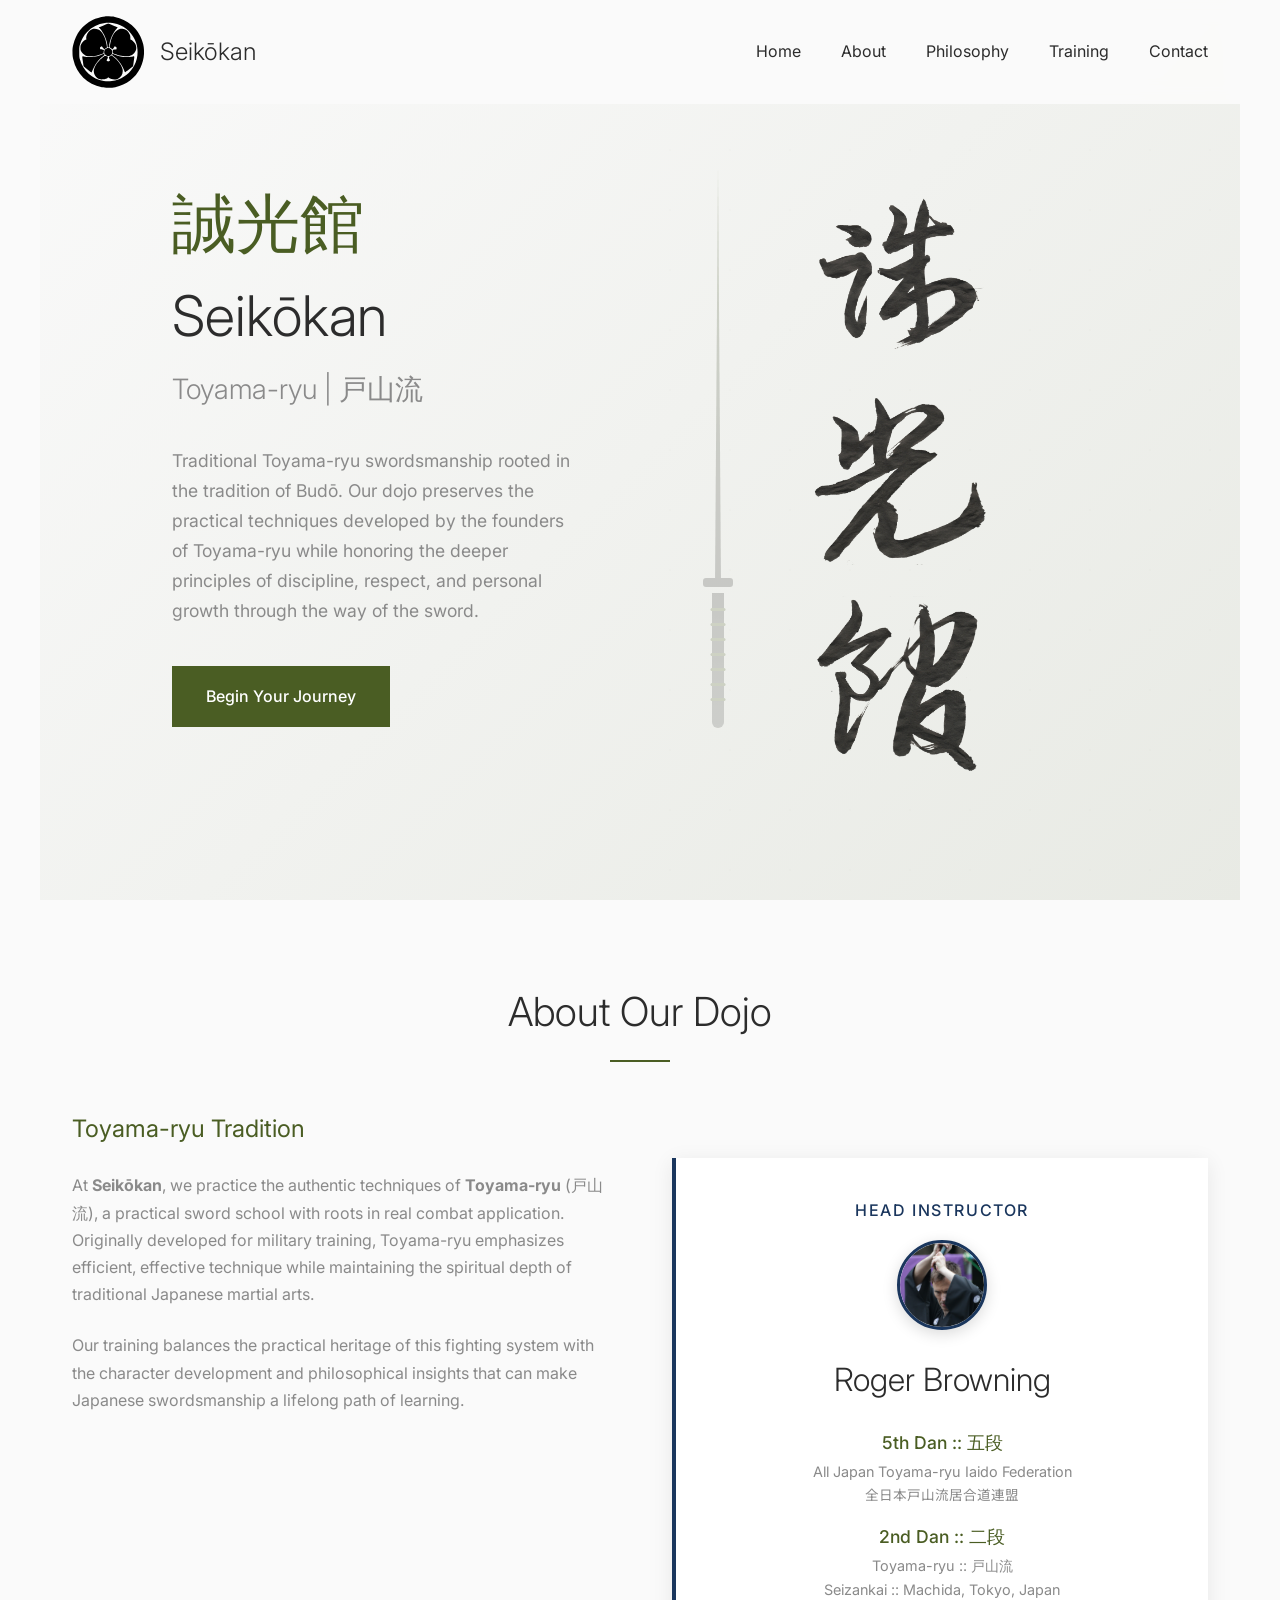
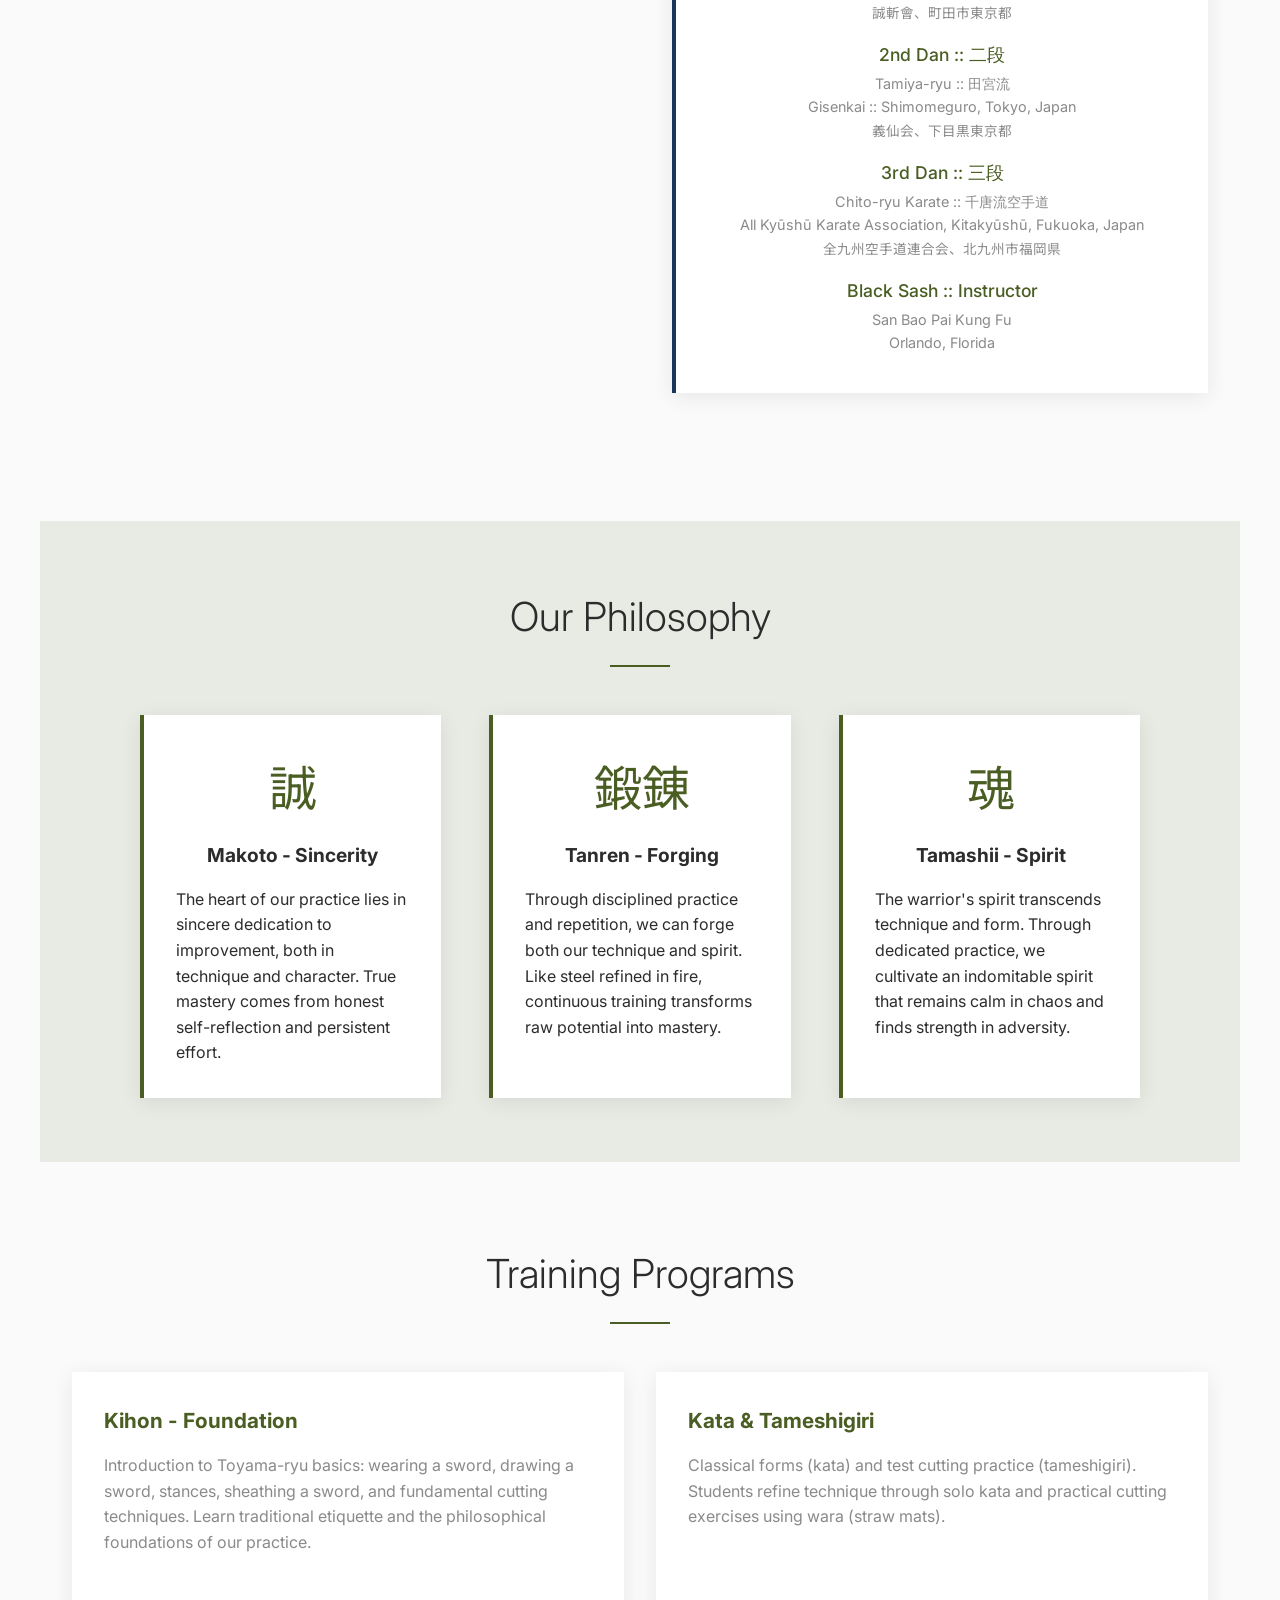
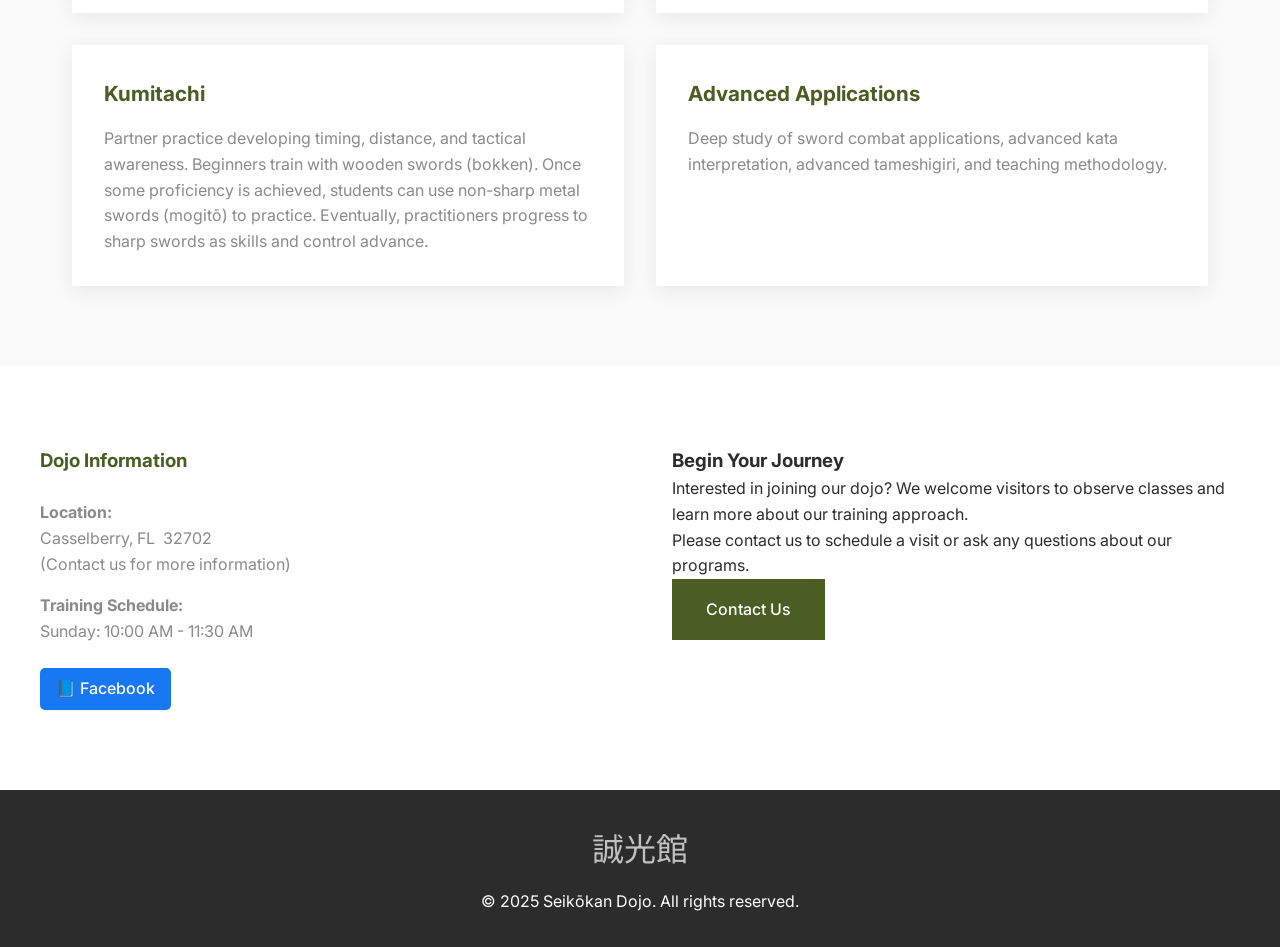
==== index.html @ 66f72614 "Enhance Facebook and social media sharing optimization - Added image dimensions and alt text for Ope" ====
<!DOCTYPE html>
<html lang="en">
<head>
    <meta charset="UTF-8">
    <meta name="viewport" content="width=device-width, initial-scale=1.0">
    <meta http-equiv="X-Content-Type-Options" content="nosniff">
    <meta http-equiv="X-Frame-Options" content="DENY">
    <meta http-equiv="X-XSS-Protection" content="1; mode=block">
    <meta name="referrer" content="strict-origin-when-cross-origin">
    
    <!-- SEO Meta Tags -->
    <meta name="description" content="Seikōkan Dojo - Traditional Toyama-ryu swordsmanship training in Casselberry, Florida. Learn authentic Japanese sword techniques, iaido, and bushido philosophy under expert instruction.">
    <meta name="keywords" content="Toyama-ryu, Japanese swordsmanship, iaido, martial arts, dojo, Casselberry Florida, katana, bushido, traditional Japanese martial arts, sword training">
    <meta name="author" content="Seikōkan Dojo">
    <meta name="robots" content="index, follow">
    <meta name="language" content="English">
    <meta name="geo.region" content="US-FL">
    <meta name="geo.placename" content="Casselberry, Florida">
    <meta name="geo.position" content="28.6777;-81.3228">
    <meta name="ICBM" content="28.6777, -81.3228">
    
    <!-- Open Graph Meta Tags (Facebook, LinkedIn) -->
    <meta property="og:title" content="誠光館 | Seikōkan Dojo - Traditional Toyama-ryu Swordsmanship">
    <meta property="og:description" content="Learn authentic Toyama-ryu swordsmanship at Seikōkan Dojo in Casselberry, Florida. Traditional Japanese martial arts training with expert instruction.">
    <meta property="og:image" content="https://seikokan-toyamaryu.com/images/kamon_vector.svg">
    <meta property="og:image:width" content="400">
    <meta property="og:image:height" content="400">
    <meta property="og:image:alt" content="Seikōkan Dojo Traditional Japanese Kamon - Toyama-ryu Swordsmanship">
    <meta property="og:url" content="https://seikokan-toyamaryu.com">
    <meta property="og:type" content="website">
    <meta property="og:site_name" content="Seikōkan Dojo">
    <meta property="og:locale" content="en_US">
    
    <!-- Additional Facebook-specific tags -->
    <meta property="fb:app_id" content="">
    <meta property="article:author" content="Seikōkan Dojo">
    <meta property="article:publisher" content="https://www.facebook.com/seikokan.toyamaryu">
    
    <!-- Twitter Card Meta Tags -->
    <meta name="twitter:card" content="summary_large_image">
    <meta name="twitter:title" content="誠光館 | Seikōkan Dojo - Traditional Toyama-ryu Swordsmanship">
    <meta name="twitter:description" content="Learn authentic Toyama-ryu swordsmanship at Seikōkan Dojo in Casselberry, Florida. Traditional Japanese martial arts training with expert instruction.">
    <meta name="twitter:image" content="https://seikokan-toyamaryu.com/images/kamon_vector.svg">
    <meta name="twitter:image:alt" content="Seikōkan Dojo Traditional Japanese Kamon - Toyama-ryu Swordsmanship">
    <meta name="twitter:site" content="@seikokan_dojo">
    <meta name="twitter:creator" content="@seikokan_dojo">
    
    <!-- Canonical URL -->
    <link rel="canonical" href="https://seikokan-toyamaryu.com">
    
    <title>誠光館 | Seikōkan Dojo - Traditional Toyama-ryu Swordsmanship | Casselberry, FL</title>
    <link href="https://fonts.googleapis.com/css2?family=Noto+Sans+JP:wght@300;400;500;700&family=Inter:wght@300;400;500;600&display=swap" rel="stylesheet" crossorigin="anonymous">
    
    <!-- Structured Data for Search Engines -->
    <script type="application/ld+json">
    {
        "@context": "https://schema.org",
        "@type": "SportsActivityLocation",
        "name": "Seikōkan Dojo",
        "alternateName": "誠光館",
        "description": "Traditional Toyama-ryu swordsmanship dojo offering authentic Japanese martial arts training in Casselberry, Florida.",
        "url": "https://seikokan-toyamaryu.com",
        "logo": "https://seikokan-toyamaryu.com/images/kamon_vector.svg",
        "image": "https://seikokan-toyamaryu.com/images/kamon_vector.svg",
        "address": {
            "@type": "PostalAddress",
            "streetAddress": "Contact us for location details",
            "addressLocality": "Casselberry",
            "addressRegion": "FL",
            "postalCode": "32702",
            "addressCountry": "US"
        },
        "geo": {
            "@type": "GeoCoordinates",
            "latitude": 28.6777,
            "longitude": -81.3228
        },
        "telephone": "Contact via email",
        "email": "seikokan_toyamaryu@icloud.com",
        "openingHoursSpecification": {
            "@type": "OpeningHoursSpecification",
            "dayOfWeek": "Sunday",
            "opens": "10:00",
            "closes": "11:30"
        },
        "sport": "Martial Arts",
        "activity": "Toyama-ryu Swordsmanship",
        "instructor": {
            "@type": "Person",
            "name": "Roger Browning",
            "jobTitle": "Head Instructor",
            "description": "5th Dan All Japan Toyama-ryu Iaido Federation, expert in traditional Japanese swordsmanship"
        },
        "offers": {
            "@type": "Offer",
            "name": "Toyama-ryu Training Programs",
            "description": "Traditional Japanese swordsmanship training including Kihon, Kata, Tameshigiri, and Kumitachi"
        },
        "sameAs": [
            "https://www.facebook.com/seikokan.toyamaryu"
        ]
    }
    </script>
    <style>
        :root {
            --sumi-black: #2c2c2c;
            --warm-white: #fafafa;
            --silver-gray: #8a8a8a;
            --deep-indigo: #1a365d;
            --matcha-green: #4a5d23;
            --light-matcha: #6b7c3a;
            --matcha-accent: rgba(74, 93, 35, 0.1);
            --paper-white: #ffffff;
            --subtle-shadow: rgba(0, 0, 0, 0.08);
        }

        * {
            margin: 0;
            padding: 0;
            box-sizing: border-box;
        }

        body {
            font-family: 'Inter', -apple-system, BlinkMacSystemFont, sans-serif;
            line-height: 1.6;
            color: var(--sumi-black);
            background: var(--warm-white);
        }

        .japanese-text {
            font-family: 'Noto Sans JP', sans-serif;
        }

        /* Header */
        header {
            position: fixed;
            top: 0;
            width: 100%;
            background: rgba(250, 250, 250, 0.95);
            backdrop-filter: blur(10px);
            z-index: 1000;
            padding: 1rem 0;
            transition: all 0.3s ease;
        }

        nav {
            max-width: 1200px;
            margin: 0 auto;
            display: flex;
            justify-content: space-between;
            align-items: center;
            padding: 0 2rem;
        }

        .logo {
            display: flex;
            align-items: center;
            gap: 1rem;
        }

        .logo h1 {
            font-size: 1.5rem;
            font-weight: 300;
            color: var(--sumi-black);
        }

        .logo .kamon {
            width: 4.5rem;
            height: 4.5rem;
            filter: brightness(0) saturate(100%) invert(0%);
        }

        .nav-links {
            display: flex;
            list-style: none;
            gap: 2.5rem;
        }

        .nav-links a {
            text-decoration: none;
            color: var(--sumi-black);
            font-weight: 400;
            transition: color 0.3s ease;
            position: relative;
        }

        .nav-links a:hover {
            color: var(--matcha-green);
        }

        .nav-links a::after {
            content: '';
            position: absolute;
            bottom: -5px;
            left: 0;
            width: 0;
            height: 1px;
            background: var(--matcha-green);
            transition: width 0.3s ease;
        }

        .nav-links a:hover::after {
            width: 100%;
        }

        /* Hero Section */
        .hero {
            min-height: 100vh;
            display: flex;
            align-items: center;
            justify-content: center;
            position: relative;
            background: linear-gradient(135deg, var(--warm-white) 0%, var(--matcha-accent) 100%);
            overflow: hidden;
        }

        .hero::before {
            content: '';
            position: absolute;
            top: 0;
            right: 0;
            width: 50%;
            height: 100%;
            background: url('data:image/svg+xml,<svg xmlns="http://www.w3.org/2000/svg" viewBox="0 0 100 100"><circle cx="50" cy="50" r="1" fill="rgba(74,93,35,0.05)"/></svg>') repeat;
            background-size: 60px 60px;
        }

        /* Japanese character column container */
        .japanese-characters {
            position: absolute;
            top: 8%;
            right: 150px;
            display: flex;
            flex-direction: column;
            gap: 25px;
            z-index: 3;
        }

        .japanese-characters .character {
            width: 180px;
            height: 180px;
            background-size: 100%;
            background-repeat: no-repeat;
            background-position: center;
            opacity: 0.9;
        }

        .japanese-characters .makoto { background-image: url('images/makoto_sei_scan.png'); }
        .japanese-characters .hikari { background-image: url('images/hikari_ko_scan.png'); }
        .japanese-characters .kan { background-image: url('images/kan_scan.png'); }

        .hero-content {
            max-width: 1000px;
            margin: 0 auto;
            padding: 0 2rem;
            display: grid;
            grid-template-columns: 1fr 0.8fr;
            gap: 1rem;
            align-items: center;
            position: relative;
            z-index: 2;
        }

        .hero-text h1 {
            font-size: 3.5rem;
            font-weight: 300;
            color: var(--sumi-black);
            margin-bottom: 1rem;
            line-height: 1.2;
        }

        .hero-text .kanji-large {
            font-size: 4rem;
            color: var(--matcha-green);
            font-weight: 400;
            display: block;
            margin-bottom: 0.5rem;
            font-family: 'Hiragino Mincho ProN', 'Yu Mincho', 'YuMincho', 'Hiragino Mincho Pro', 'MS PMincho', 'serif';
        }

        .hero-text .subtitle {
            font-size: 1.75rem;
            color: var(--silver-gray);
            margin-bottom: 2rem;
            font-weight: 300;
        }

        .hero-text p {
            color: var(--silver-gray);
            font-size: 1.1rem;
            margin-bottom: 2.5rem;
            line-height: 1.7;
        }

        .cta-button {
            display: inline-block;
            padding: 1rem 2rem;
            background: var(--matcha-green);
            color: var(--paper-white);
            text-decoration: none;
            font-weight: 500;
            transition: all 0.3s ease;
            border: 2px solid var(--matcha-green);
        }

        .cta-button:hover {
            background: transparent;
            color: var(--matcha-green);
            transform: translateY(-2px);
            box-shadow: 0 8px 25px var(--subtle-shadow);
        }

        .hero-visual {
            display: flex;
            justify-content: flex-start;
            align-items: flex-start;
            position: relative;
            padding-left: 2rem;
            padding-top: 2rem;
        }

        .katana-silhouette {
            position: relative;
            width: 480px;
            height: 600px;
            opacity: 0.2;
            animation: float 6s ease-in-out infinite;
            transform: translateX(-150px);
        }

        .katana-blade {
            position: absolute;
            width: 6px;
            height: 420px;
            background: linear-gradient(180deg, var(--matcha-green), var(--sumi-black));
            left: 50%;
            top: 0;
            transform: translateX(-50%);
            clip-path: polygon(50% 0%, 0% 100%, 100% 100%);
            border: none;
            outline: none;
        }

        .katana-guard {
            position: absolute;
            width: 30px;
            height: 9px;
            background: var(--sumi-black);
            left: 50%;
            top: 412px;
            transform: translateX(-50%);
            border-radius: 3px;
        }

        .katana-handle {
            position: absolute;
            width: 12px;
            height: 135px;
            background: linear-gradient(180deg, var(--sumi-black), #4a4a4a);
            left: 50%;
            top: 427px;
            transform: translateX(-50%);
            border-radius: 0 0 6px 6px;
        }

        .katana-wrap {
            position: absolute;
            width: 15px;
            height: 3px;
            background: var(--matcha-green);
            left: 50%;
            transform: translateX(-50%);
            border-radius: 1.5px;
        }

        .katana-wrap:nth-of-type(2) { top: 295px; }
        .katana-wrap:nth-of-type(3) { top: 305px; }
        .katana-wrap:nth-of-type(4) { top: 315px; }
        .katana-wrap:nth-of-type(5) { top: 325px; }
        .katana-wrap:nth-of-type(6) { top: 335px; }
        .katana-wrap:nth-of-type(7) { top: 345px; }
        .katana-wrap:nth-of-type(8) { top: 355px; }

        @keyframes float {
            0%, 100% { transform: translateY(0px); }
            50% { transform: translateY(-20px); }
        }

        /* Sections */
        section {
            padding: 5rem 0;
            max-width: 1200px;
            margin: 0 auto;
            padding-left: 2rem;
            padding-right: 2rem;
        }

        .section-title {
            font-size: 2.5rem;
            font-weight: 300;
            text-align: center;
            margin-bottom: 3rem;
            color: var(--sumi-black);
            position: relative;
        }

        .section-title::after {
            content: '';
            display: block;
            width: 60px;
            height: 2px;
            background: var(--matcha-green);
            margin: 1rem auto;
        }

        /* About Section */
        .about-content {
            display: grid;
            grid-template-columns: 1fr 1fr;
            gap: 4rem;
            align-items: flex-start;
        }

        .philosophy-cards {
            display: flex;
            flex-direction: column;
            gap: 2rem;
        }

        .about-text h3 {
            font-size: 1.5rem;
            margin-bottom: 1.5rem;
            color: var(--matcha-green);
            font-weight: 400;
        }

        .about-text p {
            margin-bottom: 1.5rem;
            color: var(--silver-gray);
            line-height: 1.7;
        }

        .philosophy-card {
            background: var(--paper-white);
            padding: 2rem;
            box-shadow: 0 4px 20px var(--subtle-shadow);
            border-left: 4px solid var(--matcha-green);
        }

        .philosophy-card .kanji {
            font-size: 3rem;
            color: var(--matcha-green);
            display: block;
            text-align: center;
            margin-bottom: 1rem;
        }

        .philosophy-card h4 {
            text-align: center;
            font-size: 1.2rem;
            margin-bottom: 1rem;
            color: var(--sumi-black);
        }

        /* Head Instructor Card */
        .instructor-card {
            background: var(--paper-white);
            padding: 2.5rem;
            box-shadow: 0 4px 20px var(--subtle-shadow);
            border-left: 4px solid var(--deep-indigo);
            margin: 3rem 0;
            text-align: center;
        }

        .instructor-card .title {
            font-size: 1rem;
            color: var(--deep-indigo);
            font-weight: 500;
            text-transform: uppercase;
            letter-spacing: 0.1em;
            margin-bottom: 0.5rem;
        }

        .instructor-card .photo {
            width: 90px;
            height: 90px;
            border-radius: 50%;
            margin: 1rem auto 1.5rem;
            border: 3px solid var(--deep-indigo);
            box-shadow: 0 4px 15px rgba(0, 0, 0, 0.15);
            object-fit: cover;
            display: block;
        }

        .instructor-card .name {
            font-size: 2rem;
            color: var(--sumi-black);
            font-weight: 300;
            margin-bottom: 1.5rem;
        }

        .instructor-card .credentials {
            text-align: center;
        }

        .instructor-card .credential {
            margin-bottom: 1.2rem;
        }

        .instructor-card .credential:last-child {
            margin-bottom: 0;
        }

        .instructor-card .rank {
            font-size: 1.1rem;
            color: var(--matcha-green);
            font-weight: 500;
            margin-bottom: 0.3rem;
        }

        .instructor-card .federation {
            font-size: 0.9rem;
            color: var(--silver-gray);
            font-weight: 400;
            line-height: 1.4;
        }

        .instructor-card .federation .school {
            display: block;
            margin-bottom: 0.2rem;
        }

        .instructor-card .federation .japanese-text {
            display: block;
            margin-top: 0.2rem;
            font-size: 0.85rem;
        }

        /* Philosophy Section */
        .philosophy {
            padding: 4rem 2rem;
            background: var(--matcha-accent);
        }

        .philosophy-content {
            max-width: 1000px;
            margin: 0 auto;
        }

        .philosophy .philosophy-cards {
            display: grid;
            grid-template-columns: repeat(3, 1fr);
            gap: 3rem;
            margin-top: 3rem;
            max-width: 1200px;
            margin-left: auto;
            margin-right: auto;
        }

        /* Responsive adjustments for philosophy cards */
        @media (max-width: 1200px) {
            .philosophy .philosophy-cards {
                grid-template-columns: repeat(auto-fit, minmax(350px, 1fr));
            }
        }

        @media (max-width: 768px) {
            .philosophy .philosophy-cards {
                grid-template-columns: 1fr;
                gap: 2rem;
            }
        }

        /* Crossed Swords Graphic - COMMENTED OUT FOR LATER USE
        .crossed-swords {
            display: flex;
            justify-content: center;
            align-items: center;
            margin-bottom: 2rem;
            position: relative;
            height: 150px;
            width: 300px;
            margin-left: auto;
            margin-right: auto;
        }

        .crossed-sword-left {
            position: absolute;
            transform: rotate(-30deg);
            transform-origin: 50px 50%;
        }

        .crossed-sword-right {
            position: absolute;
            transform: rotate(30deg);
            transform-origin: 50px 50%;
        }

        .crossed-blade-left {
            position: absolute;
            width: 4px;
            height: 140px;
            background: linear-gradient(180deg, var(--matcha-green), var(--sumi-black));
            left: 48px;
            top: 0;
            clip-path: polygon(50% 0%, 0% 100%, 100% 100%);
            opacity: 0.15;
        }

        .crossed-blade-right {
            position: absolute;
            width: 4px;
            height: 140px;
            background: linear-gradient(180deg, var(--matcha-green), var(--sumi-black));
            left: 48px;
            top: 0;
            clip-path: polygon(50% 0%, 0% 100%, 100% 100%);
            opacity: 0.15;
        }

        .crossed-guard-left, .crossed-guard-right {
            position: absolute;
            width: 20px;
            height: 4px;
            background: var(--sumi-black);
            left: 40px;
            top: 138px;
            border-radius: 2px;
            opacity: 0.15;
        }

        .crossed-handle-left, .crossed-handle-right {
            position: absolute;
            width: 6px;
            height: 60px;
            background: linear-gradient(180deg, var(--sumi-black), #4a4a4a);
            left: 47px;
            top: 145px;
            border-radius: 0 0 3px 3px;
            opacity: 0.15;
        }

        .crossed-wrap-left, .crossed-wrap-right {
            position: absolute;
            width: 8px;
            height: 2px;
            background: var(--matcha-green);
            left: 46px;
            border-radius: 1px;
            opacity: 0.15;
        }
        END COMMENTED CROSSED SWORDS GRAPHIC */
        .classes-grid {
            display: grid;
            grid-template-columns: repeat(2, 1fr);
            grid-template-rows: repeat(2, 1fr);
            gap: 2rem;
            margin-top: 2rem;
        }

        .class-card {
            background: var(--paper-white);
            padding: 2rem;
            box-shadow: 0 4px 20px var(--subtle-shadow);
            transition: transform 0.3s ease, box-shadow 0.3s ease;
        }

        .class-card:hover {
            transform: translateY(-5px);
            box-shadow: 0 8px 30px var(--subtle-shadow);
        }

        .class-card h3 {
            font-size: 1.3rem;
            margin-bottom: 1rem;
            color: var(--matcha-green);
        }

        .class-card p {
            color: var(--silver-gray);
            line-height: 1.6;
        }

        /* Contact Section */
        .contact {
            background: var(--paper-white);
            padding: 5rem 2rem;
        }

        .contact-content {
            max-width: 1200px;
            margin: 0 auto;
            display: grid;
            grid-template-columns: 1fr 1fr;
            gap: 4rem;
        }

        .contact-info h3 {
            color: var(--matcha-green);
            margin-bottom: 1.5rem;
        }

        .contact-info p {
            margin-bottom: 1rem;
            color: var(--silver-gray);
        }

        /* Social media links */
        .social-links {
            margin-top: 1.5rem;
        }

        .social-link {
            display: inline-block;
            padding: 0.5rem 1rem;
            background: #1877f2;
            color: var(--paper-white);
            text-decoration: none;
            border-radius: 5px;
            font-weight: 500;
            transition: all 0.3s ease;
            margin-right: 1rem;
        }

        .social-link:hover {
            background: #166fe5;
            transform: translateY(-2px);
            box-shadow: 0 4px 15px rgba(24, 119, 242, 0.3);
        }

        .social-link:visited {
            color: var(--paper-white);
        }

        /* Footer */
        footer {
            background: var(--sumi-black);
            color: var(--paper-white);
            text-align: center;
            padding: 2rem 0;
        }

        footer .kanji {
            font-size: 2rem;
            margin-bottom: 1rem;
            opacity: 0.7;
        }

        /* Responsive */
        @media (max-width: 768px) {
            .nav-links {
                display: none;
            }

            /* Hide decorative elements on mobile to prevent overlap */
            .japanese-characters {
                display: none;
            }

            .katana-silhouette {
                display: none;
            }

            .hero::before {
                display: none;
            }

            .hero-content {
                grid-template-columns: 1fr;
                text-align: center;
                padding: 0 1rem;
            }

            .hero-visual {
                display: none;
            }

            .hero-text h1 {
                font-size: 2.5rem;
            }

            .hero-text .kanji-large {
                font-size: 3rem;
            }

            .hero-text .subtitle {
                font-size: 1.4rem;
            }

            .hero-text p {
                font-size: 1rem;
                margin-bottom: 2rem;
            }

            .about-content,
            .contact-content {
                grid-template-columns: 1fr;
            }

            .classes-grid {
                grid-template-columns: 1fr;
            }

            .philosophy .philosophy-cards {
                grid-template-columns: 1fr;
                gap: 2rem;
            }

            /* Adjust section padding for mobile */
            section {
                padding: 3rem 0;
                padding-left: 1rem;
                padding-right: 1rem;
            }

            .philosophy {
                padding: 3rem 1rem;
            }

            .contact {
                padding: 3rem 1rem;
            }

            /* Mobile typography adjustments */
            .section-title {
                font-size: 2rem;
                margin-bottom: 2rem;
            }

            .instructor-card {
                margin: 2rem 0;
                padding: 2rem;
            }

            .instructor-card .credentials {
                text-align: center;
            }
        }

        /* Additional mobile breakpoint for very small screens */
        @media (max-width: 480px) {
            .hero-text h1 {
                font-size: 2rem;
            }

            .hero-text .kanji-large {
                font-size: 2.5rem;
            }

            .hero-text .subtitle {
                font-size: 1.2rem;
            }

            .section-title {
                font-size: 1.8rem;
            }

            .cta-button {
                padding: 0.8rem 1.5rem;
                font-size: 0.9rem;
            }

            .instructor-card .name {
                font-size: 1.6rem;
            }

            .philosophy-card .kanji {
                font-size: 2.5rem;
            }
        }

        /* Smooth scrolling */
        html {
            scroll-behavior: smooth;
        }

        /* Fade in animation */
        .fade-in {
            opacity: 0;
            transform: translateY(30px);
            animation: fadeIn 0.8s ease forwards;
        }

        @keyframes fadeIn {
            to {
                opacity: 1;
                transform: translateY(0);
            }
        }
    </style>
</head>
<body>
    <header>
        <nav>
            <div class="logo">
                <img src="/images/kamon_vector.svg" class="kamon" alt="Seikōkan Kamon">
                <h1>Seikōkan</h1>
            </div>
            <ul class="nav-links">
                <li><a href="#home">Home</a></li>
                <li><a href="#about">About</a></li>
                <li><a href="#philosophy">Philosophy</a></li>
                <li><a href="#classes">Training</a></li>
                <li><a href="#contact">Contact</a></li>
            </ul>
        </nav>
    </header>

    <main>
        <section id="home" class="hero">
            <div class="hero-content">
                <div class="hero-text fade-in">
                    <span class="kanji-large japanese-text">誠光館</span>
                    <h1>Seikōkan</h1>
                    <p class="subtitle">Toyama-ryu | 戸山流</p>
                    <p>Traditional Toyama-ryu swordsmanship rooted in the tradition of Budō. Our dojo preserves the practical techniques developed by the founders of Toyama-ryu while honoring the deeper principles of discipline, respect, and personal growth through the way of the sword.</p>
                    <a href="#classes" class="cta-button">Begin Your Journey</a>
                </div>
                <div class="hero-visual fade-in">
                    <div class="katana-silhouette">
                        <div class="katana-blade"></div>
                        <div class="katana-guard"></div>
                        <div class="katana-handle"></div>
                        <div class="katana-wrap" style="top: 442px;"></div>
                        <div class="katana-wrap" style="top: 457px;"></div>
                        <div class="katana-wrap" style="top: 472px;"></div>
                        <div class="katana-wrap" style="top: 487px;"></div>
                        <div class="katana-wrap" style="top: 502px;"></div>
                        <div class="katana-wrap" style="top: 517px;"></div>
                        <div class="katana-wrap" style="top: 532px;"></div>
                    </div>
                </div>
                <div class="japanese-characters">
                    <div class="character makoto"></div>
                    <div class="character hikari"></div>
                    <div class="character kan"></div>
                </div>
            </div>
        </section>

        <section id="about" class="about">
            <h2 class="section-title">About Our Dojo</h2>
            <div class="about-content">
                <article class="about-text fade-in">
                    <h3>Toyama-ryu Tradition</h3>
                    <p>At <strong>Seikōkan</strong>, we practice the authentic techniques of <strong>Toyama-ryu</strong> (戸山流), a practical sword school with roots in real combat application. Originally developed for military training, Toyama-ryu emphasizes efficient, effective technique while maintaining the spiritual depth of traditional Japanese martial arts.</p>
                    <p>Our training balances the practical heritage of this fighting system with the character development and philosophical insights that can make Japanese swordsmanship a lifelong path of learning.</p>
                </article>

                <div class="instructor-card fade-in">
                    <div class="title">Head Instructor</div>
                    <img src="images/Instructor.png" alt="Roger Browning - Head Instructor" class="photo">
                    <div class="name">Roger Browning</div>
                    <div class="credentials">
                        <div class="credential">
                            <div class="rank">5th Dan :: 五段</div>
                            <div class="federation">
                                All Japan Toyama-ryu Iaido Federation
                                <span class="japanese-text">全日本戸山流居合道連盟</span>
                            </div>
                        </div>
                        <div class="credential">
                            <div class="rank">2nd Dan :: 二段</div>
                            <div class="federation">
                                <span class="school">Toyama-ryu :: 戸山流</span>
                                Seizankai :: Machida, Tokyo, Japan
                                <span class="japanese-text">誠斬會、町田市東京都</span>
                            </div>
                        </div>
                        <div class="credential">
                            <div class="rank">2nd Dan :: 二段</div>
                            <div class="federation">
                                <span class="school">Tamiya-ryu :: 田宮流</span>
                                Gisenkai :: Shimomeguro, Tokyo, Japan
                                <span class="japanese-text">義仙会、下目黒東京都</span>
                            </div>
                        </div>
                        <div class="credential">
                            <div class="rank">3rd Dan :: 三段</div>
                            <div class="federation">
                                <span class="school">Chito-ryu Karate :: 千唐流空手道</span>
                                All Kyūshū Karate Association, Kitakyūshū, Fukuoka, Japan
                                <span class="japanese-text">全九州空手道連合会、北九州市福岡県</span>
                            </div>
                        </div>
                        <div class="credential">
                            <div class="rank">Black Sash :: Instructor</div>
                            <div class="federation">
                                <span class="school">San Bao Pai Kung Fu</span>
                                Orlando, Florida
                            </div>
                        </div>
                    </div>
                </div>
            </div>
        </section>

        <section id="philosophy" class="philosophy">
            <h2 class="section-title">Our Philosophy</h2>
            <div class="philosophy-content">
                <div class="philosophy-cards">
                    <div class="philosophy-card fade-in">
                        <span class="kanji japanese-text">誠</span>
                        <h4>Makoto - Sincerity</h4>
                        <p>The heart of our practice lies in sincere dedication to improvement, both in technique and character. True mastery comes from honest self-reflection and persistent effort.</p>
                    </div>
                    <div class="philosophy-card fade-in">
                        <span class="kanji japanese-text">鍛錬</span>
                        <h4>Tanren - Forging</h4>
                        <p>Through disciplined practice and repetition, we can forge both our technique and spirit. Like steel refined in fire, continuous training transforms raw potential into mastery.</p>
                    </div>
                    <div class="philosophy-card fade-in">
                        <span class="kanji japanese-text">魂</span>
                        <h4>Tamashii - Spirit</h4>
                        <p>The warrior's spirit transcends technique and form. Through dedicated practice, we cultivate an indomitable spirit that remains calm in chaos and finds strength in adversity.</p>
                    </div>
                </div>
            </div>
        </section>

        <section id="classes" class="classes">
            <!-- COMMENTED OUT CROSSED SWORDS GRAPHIC FOR LATER USE
            <div class="crossed-swords">
                <div class="crossed-sword-left">
                    <div class="crossed-blade-left"></div>
                    <div class="crossed-guard-left"></div>
                    <div class="crossed-handle-left"></div>
                    <div class="crossed-wrap-left" style="top: 152px;"></div>
                    <div class="crossed-wrap-left" style="top: 162px;"></div>
                    <div class="crossed-wrap-left" style="top: 172px;"></div>
                    <div class="crossed-wrap-left" style="top: 182px;"></div>
                </div>
                <div class="crossed-sword-right">
                    <div class="crossed-blade-right"></div>
                    <div class="crossed-guard-right"></div>
                    <div class="crossed-handle-right"></div>
                    <div class="crossed-wrap-right" style="top: 152px;"></div>
                    <div class="crossed-wrap-right" style="top: 162px;"></div>
                    <div class="crossed-wrap-right" style="top: 172px;"></div>
                    <div class="crossed-wrap-right" style="top: 182px;"></div>
                </div>
            </div>
            -->
            <h2 class="section-title">Training Programs</h2>
            <div class="classes-grid">
                <div class="class-card fade-in">
                    <h3>Kihon - Foundation</h3>
                    <p>Introduction to Toyama-ryu basics: wearing a sword, drawing a sword, stances, sheathing a sword, and fundamental cutting techniques. Learn traditional etiquette and the philosophical foundations of our practice.</p>
                </div>
                <div class="class-card fade-in">
                    <h3>Kata & Tameshigiri</h3>
                    <p>Classical forms (kata) and test cutting practice (tameshigiri). Students refine technique through solo kata and practical cutting exercises using wara (straw mats).</p>
                </div>
                <div class="class-card fade-in">
                    <h3>Kumitachi</h3>
                    <p>Partner practice developing timing, distance, and tactical awareness. Beginners train with wooden swords (bokken). Once some proficiency is achieved, students can use non-sharp metal swords (mogitō) to practice. Eventually, practitioners progress to sharp swords as skills and control advance.</p>
                </div>
                <div class="class-card fade-in">
                    <h3>Advanced Applications</h3>
                    <p>Deep study of sword combat applications, advanced kata interpretation, advanced tameshigiri, and teaching methodology.</p>
                </div>
            </div>
        </section>
    </main>

    <div id="contact" class="contact">
        <div class="contact-content">
            <div class="contact-info fade-in">
                <h3>Dojo Information</h3>
                <p><strong>Location:</strong>
                <br>
                Casselberry, FL&nbsp;&nbsp;32702
                <br>
                (Contact us for more information)
                </p>

                <p><strong>Training Schedule:</strong><br>
                Sunday: 10:00 AM - 11:30 AM</p>
                
                <div class="social-links">
                    <a href="https://www.facebook.com/seikokan.toyamaryu" 
                       class="social-link" 
                       target="_blank" 
                       rel="noopener noreferrer nofollow"
                       title="Visit our Facebook page">
                        📘 Facebook
                    </a>
                </div>
                
            </div>
            <div class="fade-in">
                <h3>Begin Your Journey</h3>
                <p>Interested in joining our dojo? We welcome visitors to observe classes and learn more about our training approach.</p>
                <p>Please contact us to schedule a visit or ask any questions about our programs.</p>
                <a href="#" class="cta-button" id="contact-button">Contact Us</a>
            </div>
        </div>
    </div>

    <footer>
        <div class="kanji japanese-text">誠光館</div>
        <p>&copy; 2025 Seikōkan Dojo. All rights reserved.</p>
    </footer>

    <script>
        // Email obfuscation to prevent scraping
        function initContactButton() {
            const contactBtn = document.getElementById('contact-button');
            if (contactBtn) {
                // Split email parts to avoid detection
                const user = 'seikokan_toyamaryu';
                const domain = 'icloud';
                const extension = 'com';
                const email = user + '@' + domain + '.' + extension;
                
                contactBtn.href = 'mailto:' + email;
                contactBtn.title = 'Send us an email';
            }
        }

        // Simple scroll animation
        const observerOptions = {
            threshold: 0.1,
            rootMargin: '0px 0px -50px 0px'
        };

        const observer = new IntersectionObserver(function(entries) {
            entries.forEach(entry => {
                if (entry.isIntersecting) {
                    entry.target.style.animationDelay = Math.random() * 0.3 + 's';
                    entry.target.classList.add('fade-in');
                    observer.unobserve(entry.target);
                }
            });
        }, observerOptions);

        document.querySelectorAll('.fade-in').forEach(el => {
            observer.observe(el);
        });

        // Smooth header background on scroll
        window.addEventListener('scroll', function() {
            const header = document.querySelector('header');
            if (window.scrollY > 100) {
                header.style.background = 'rgba(250, 250, 250, 0.98)';
            } else {
                header.style.background = 'rgba(250, 250, 250, 0.95)';
            }
        });

        // Initialize contact button when page loads
        document.addEventListener('DOMContentLoaded', initContactButton);
    </script>
</body>
</html>
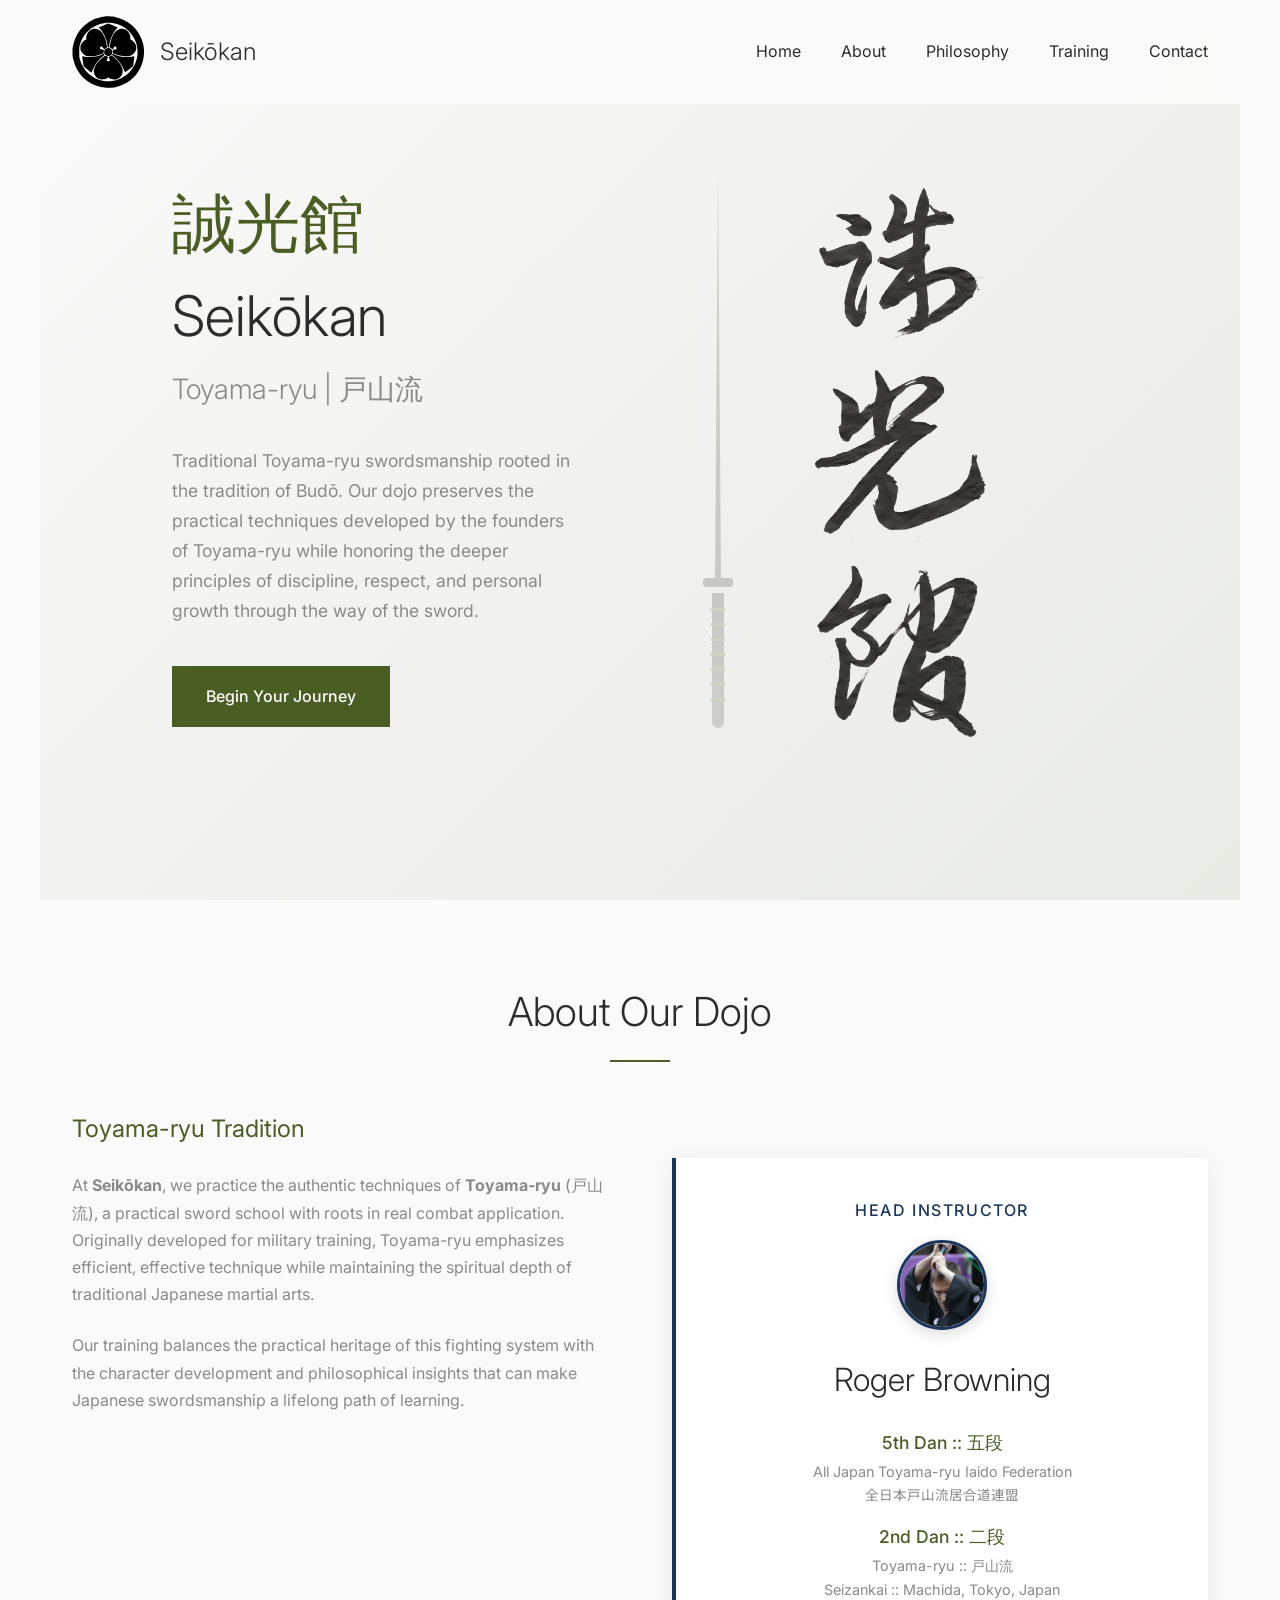
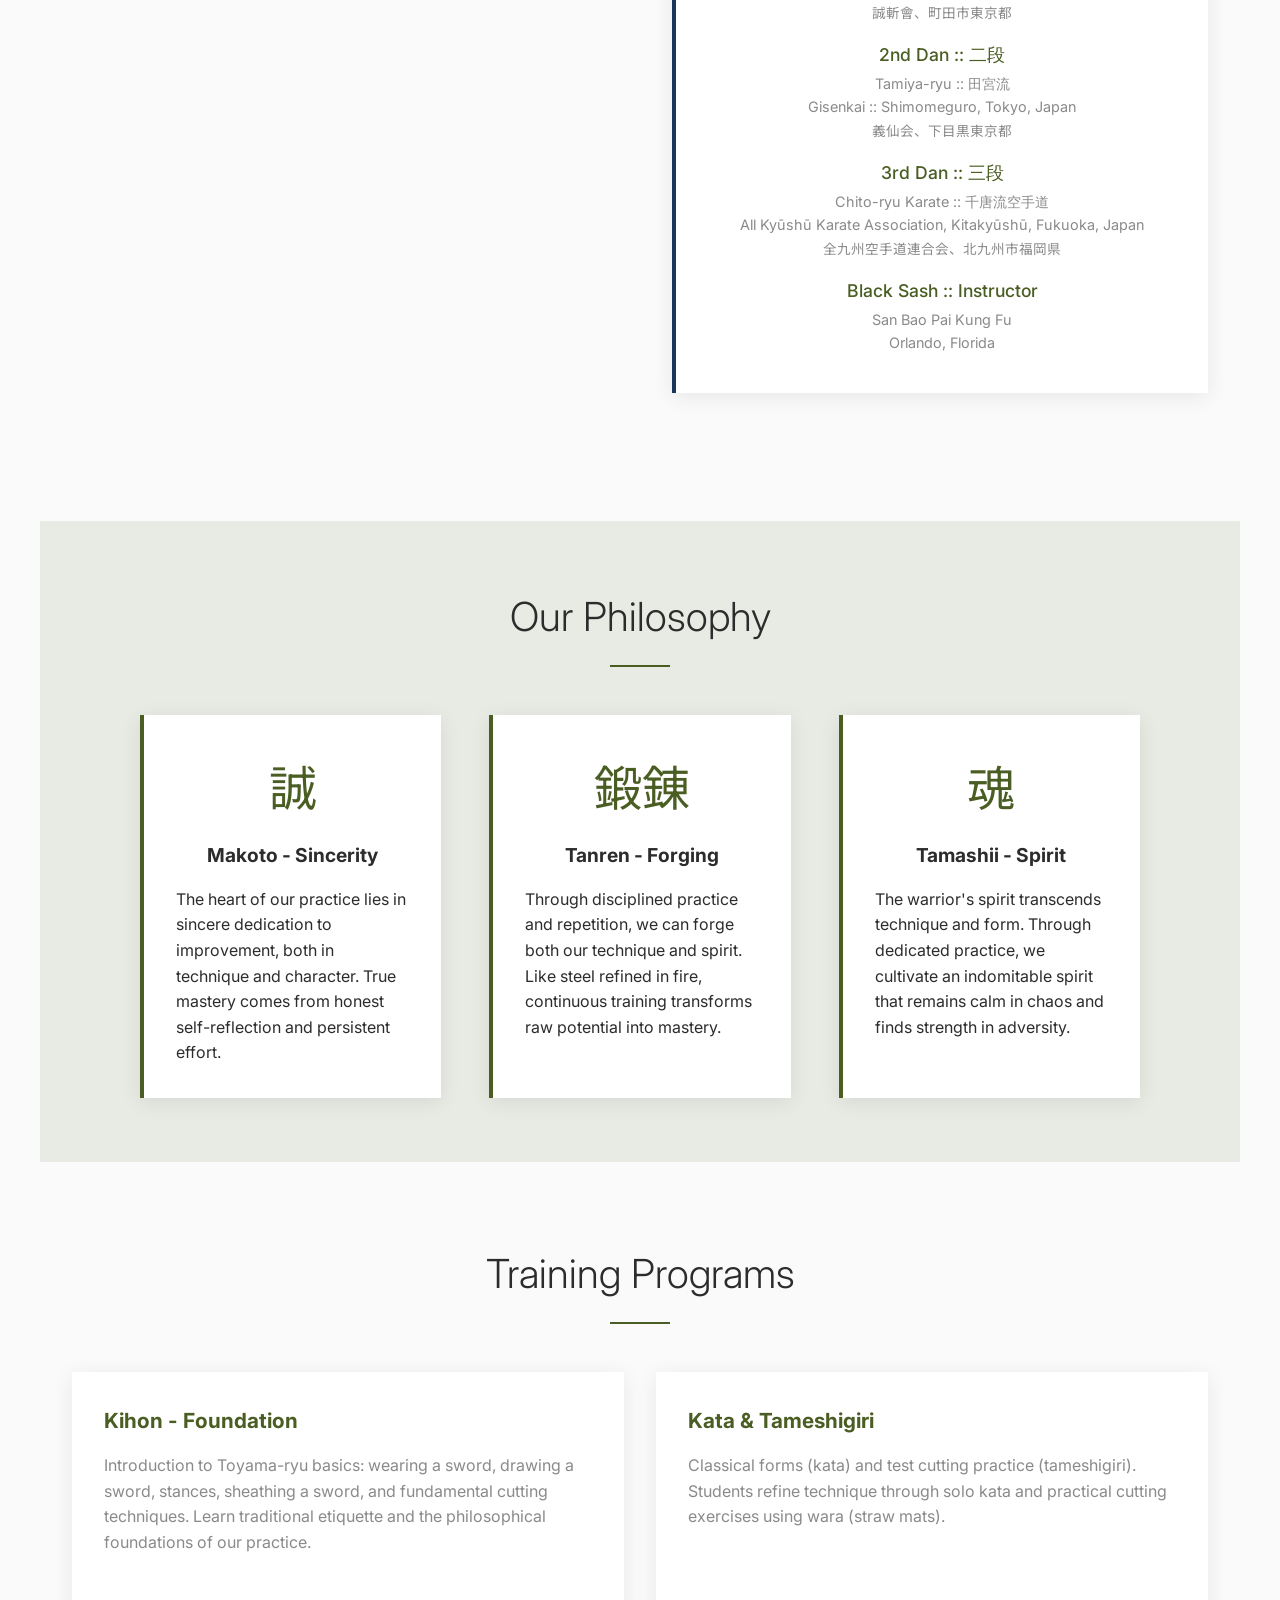
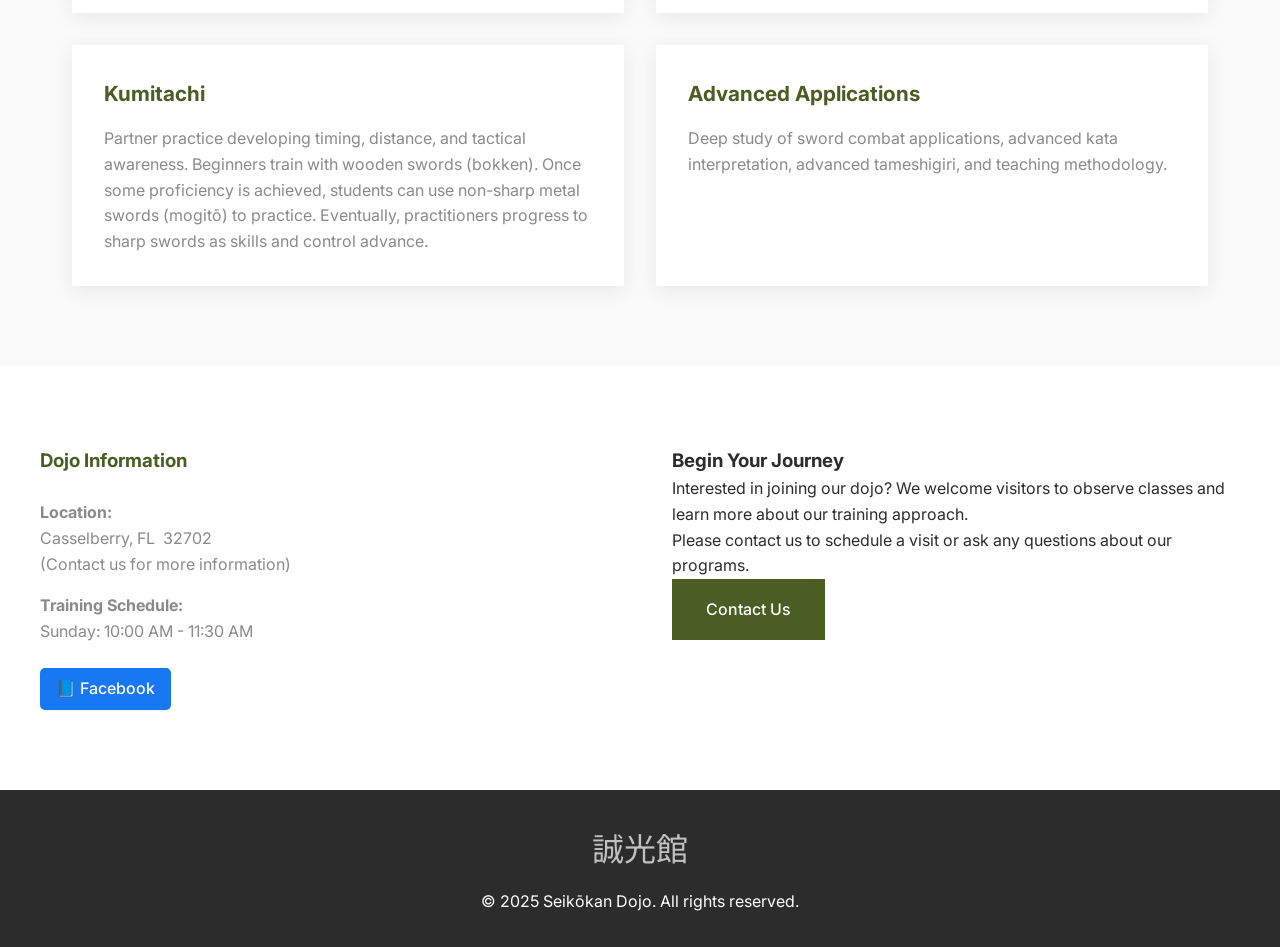
==== commit f95b31e8: "Made changes to the CSS section for the kanji graphics display" ====
--- a/index.html
+++ b/index.html
@@ -20,12 +20,19 @@
     <meta name="ICBM" content="28.6777, -81.3228">
     
     <!-- Open Graph Meta Tags (Facebook, LinkedIn) -->
-    <meta property="og:title" content="誠光館 | Seikōkan Dojo - Traditional Toyama-ryu Swordsmanship">
-    <meta property="og:description" content="Learn authentic Toyama-ryu swordsmanship at Seikōkan Dojo in Casselberry, Florida. Traditional Japanese martial arts training with expert instruction.">
+    <meta property="og:title" content="Seikōkan Dojo - Traditional Japanese Swordsmanship Training">
+    <meta property="og:description" content="Authentic Toyama-ryu swordsmanship training in Casselberry, Florida. Learn traditional Japanese sword techniques including iaido, kata, tameshigiri, and kumitachi under expert instruction.">
+    <!-- Primary image for social sharing -->
+    <meta property="og:image" content="https://seikokan-toyamaryu.com/images/facebook-og-image.jpg.png">
+    <meta property="og:image:secure_url" content="https://seikokan-toyamaryu.com/images/facebook-og-image.jpg.png">
+    <meta property="og:image:type" content="image/png">
+    <meta property="og:image:width" content="1200">
+    <meta property="og:image:height" content="630">
+    <meta property="og:image:alt" content="Seikōkan Dojo - Traditional Japanese Swordsmanship Training in Casselberry, Florida">
+    <!-- Fallback image -->
     <meta property="og:image" content="https://seikokan-toyamaryu.com/images/kamon_vector.svg">
-    <meta property="og:image:width" content="400">
-    <meta property="og:image:height" content="400">
-    <meta property="og:image:alt" content="Seikōkan Dojo Traditional Japanese Kamon - Toyama-ryu Swordsmanship">
+    <meta property="og:image:width" content="512">
+    <meta property="og:image:height" content="512">
     <meta property="og:url" content="https://seikokan-toyamaryu.com">
     <meta property="og:type" content="website">
     <meta property="og:site_name" content="Seikōkan Dojo">
@@ -38,10 +45,10 @@
     
     <!-- Twitter Card Meta Tags -->
     <meta name="twitter:card" content="summary_large_image">
-    <meta name="twitter:title" content="誠光館 | Seikōkan Dojo - Traditional Toyama-ryu Swordsmanship">
-    <meta name="twitter:description" content="Learn authentic Toyama-ryu swordsmanship at Seikōkan Dojo in Casselberry, Florida. Traditional Japanese martial arts training with expert instruction.">
-    <meta name="twitter:image" content="https://seikokan-toyamaryu.com/images/kamon_vector.svg">
-    <meta name="twitter:image:alt" content="Seikōkan Dojo Traditional Japanese Kamon - Toyama-ryu Swordsmanship">
+    <meta name="twitter:title" content="Seikōkan Dojo - Traditional Japanese Swordsmanship Training">
+    <meta name="twitter:description" content="Authentic Toyama-ryu swordsmanship training in Casselberry, Florida. Learn traditional Japanese sword techniques including iaido, kata, tameshigiri, and kumitachi.">
+    <meta name="twitter:image" content="https://seikokan-toyamaryu.com/images/facebook-og-image.jpg.png">
+    <meta name="twitter:image:alt" content="Seikōkan Dojo - Traditional Japanese Swordsmanship Training in Casselberry, Florida">
     <meta name="twitter:site" content="@seikokan_dojo">
     <meta name="twitter:creator" content="@seikokan_dojo">
     
@@ -232,22 +239,32 @@
             right: 150px;
             display: flex;
             flex-direction: column;
+            align-items: center;
             gap: 25px;
             z-index: 3;
         }
 
         .japanese-characters .character {
             width: 180px;
-            height: 180px;
-            background-size: 100%;
+            background-size: contain;
             background-repeat: no-repeat;
             background-position: center;
             opacity: 0.9;
         }
 
-        .japanese-characters .makoto { background-image: url('images/makoto_sei_scan.png'); }
-        .japanese-characters .hikari { background-image: url('images/hikari_ko_scan.png'); }
-        .japanese-characters .kan { background-image: url('images/kan_scan.png'); }
+        /* Natural proportions per character */
+        .japanese-characters .makoto {
+            background-image: url('images/makoto_sei_scan.png');
+            height: 157px; /* 180 × (2393/2742) */
+        }
+        .japanese-characters .hikari {
+            background-image: url('images/hikari_ko_scan.png');
+            height: 170px; /* 180 × (2372/2510) */
+        }
+        .japanese-characters .kan {
+            background-image: url('images/kan_scan.png');
+            height: 178px; /* 180 × (2540/2571) */
+}
 
         .hero-content {
             max-width: 1000px;
@@ -949,7 +966,13 @@
 
                 <div class="instructor-card fade-in">
                     <div class="title">Head Instructor</div>
-                    <img src="images/Instructor.png" alt="Roger Browning - Head Instructor" class="photo">
+                    <img src="images/Instructor.png" 
+                         alt="Roger Browning - Head Instructor" 
+                         class="photo" 
+                         data-no-social="true"
+                         data-pin-nopin="true"
+                         data-no-lazy="1"
+                         loading="lazy">
                     <div class="name">Roger Browning</div>
                     <div class="credentials">
                         <div class="credential">
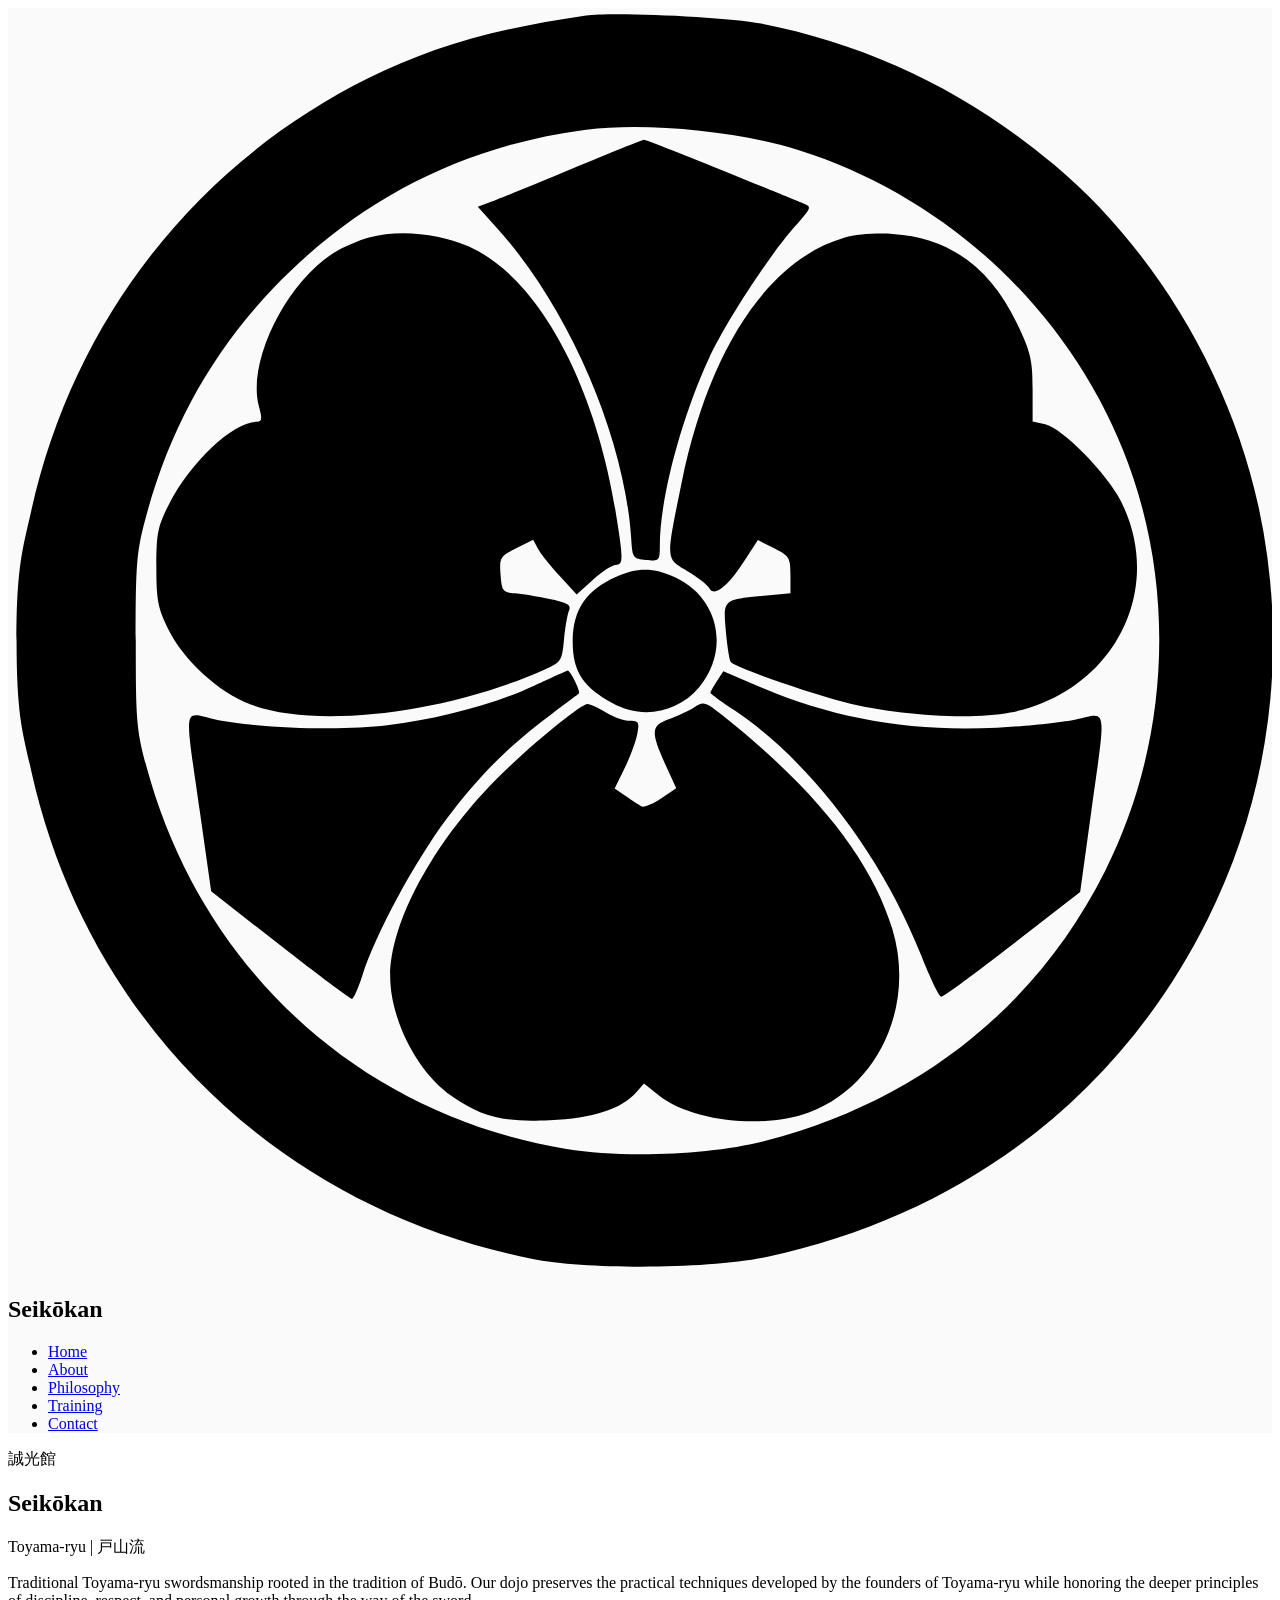
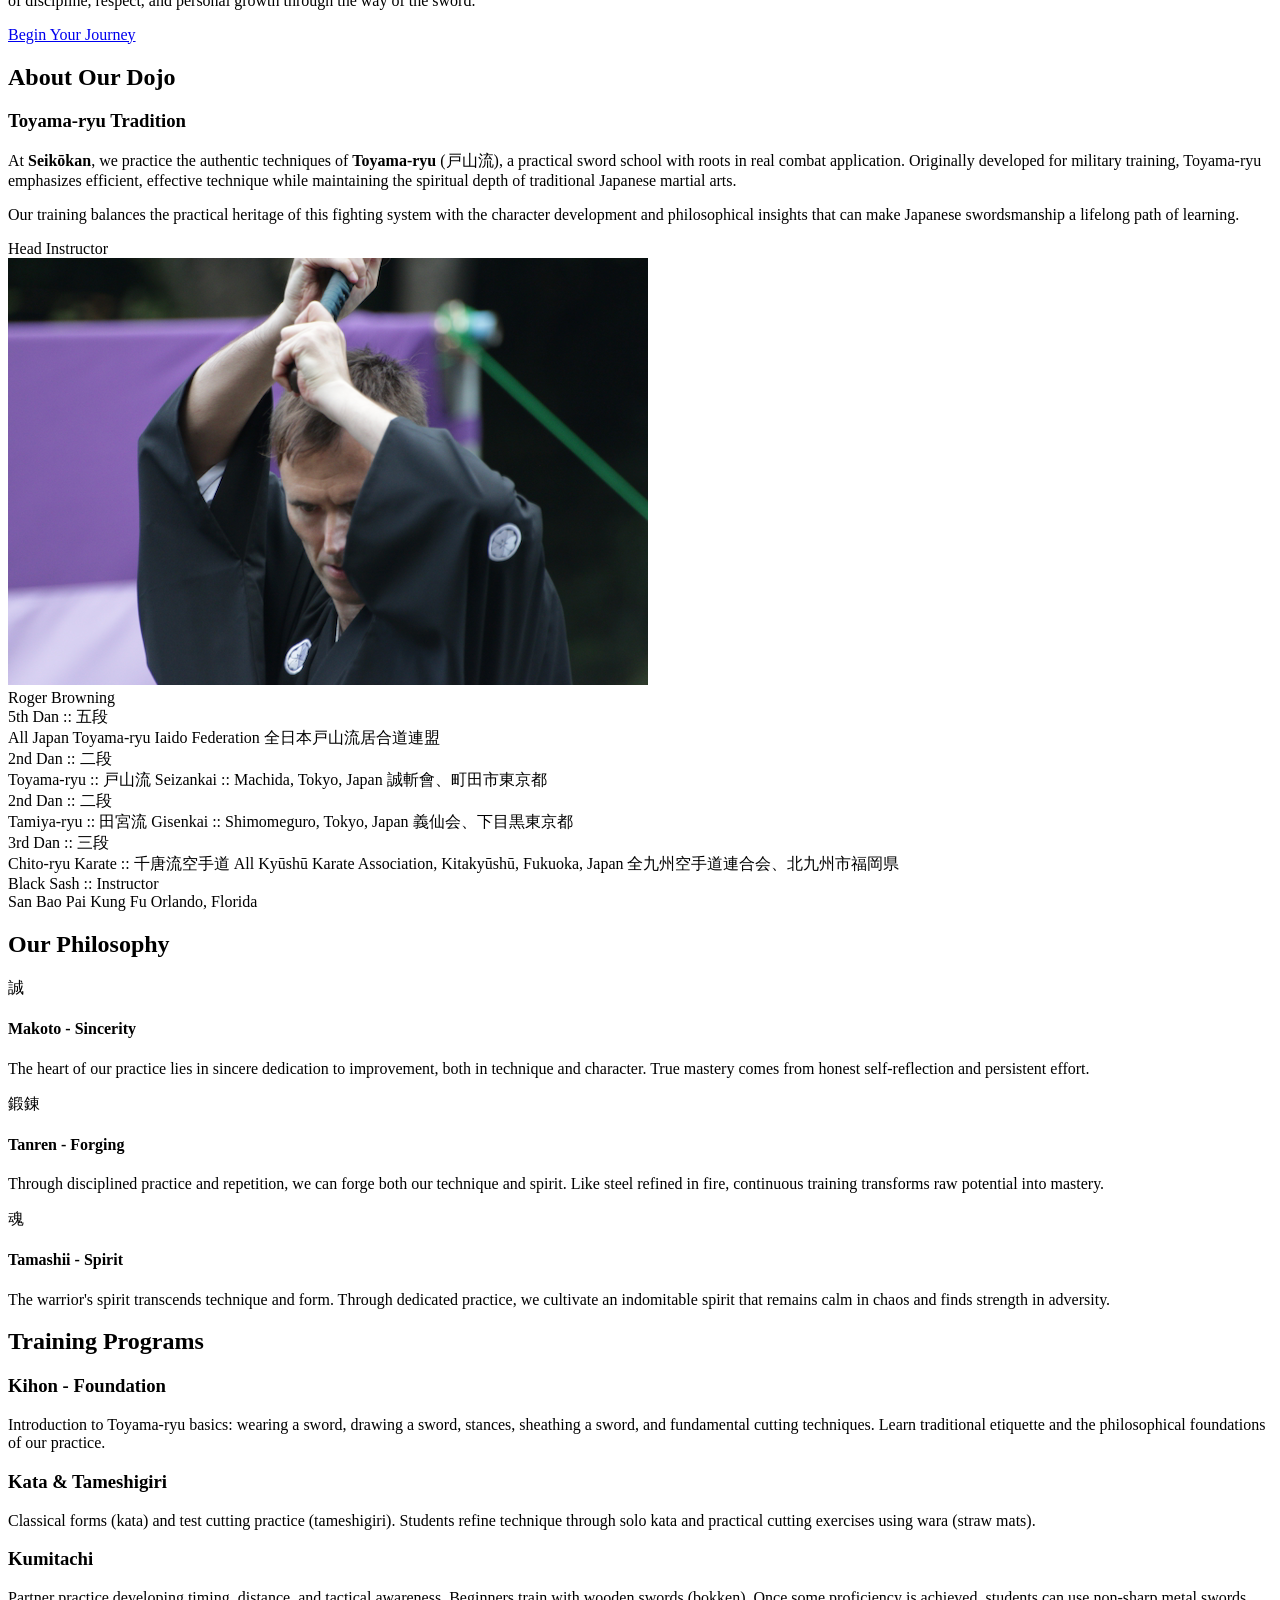
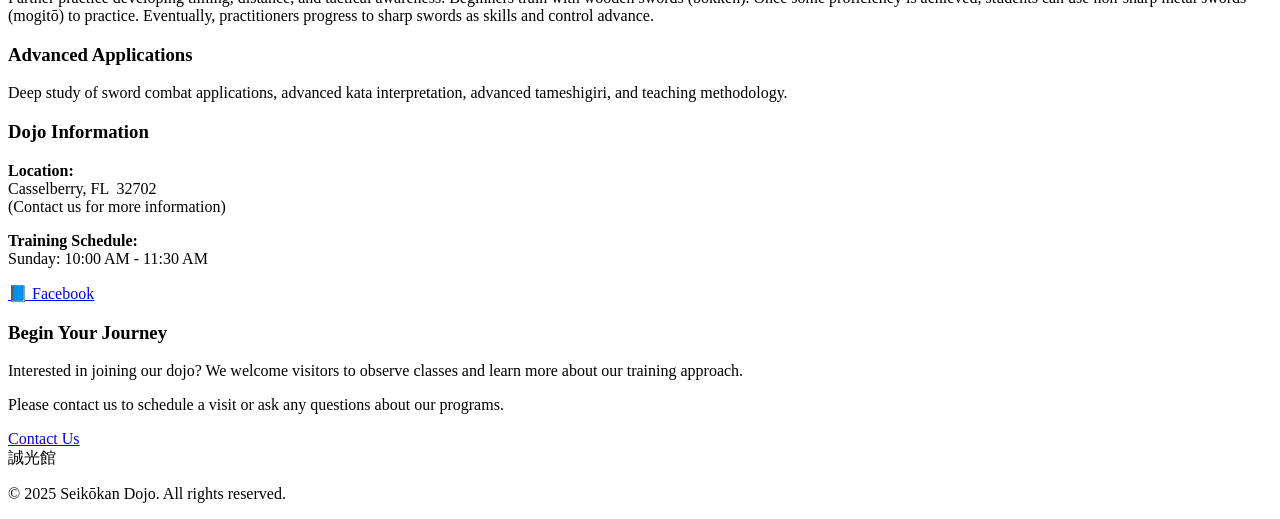
==== commit 0298e2a9: "Separated the CSS markup from the index HTML file and created a stand-alone CSS file" ====
--- a/index.html
+++ b/index.html
@@ -108,803 +108,7 @@
         ]
     }
     </script>
-    <style>
-        :root {
-            --sumi-black: #2c2c2c;
-            --warm-white: #fafafa;
-            --silver-gray: #8a8a8a;
-            --deep-indigo: #1a365d;
-            --matcha-green: #4a5d23;
-            --light-matcha: #6b7c3a;
-            --matcha-accent: rgba(74, 93, 35, 0.1);
-            --paper-white: #ffffff;
-            --subtle-shadow: rgba(0, 0, 0, 0.08);
-        }
-
-        * {
-            margin: 0;
-            padding: 0;
-            box-sizing: border-box;
-        }
-
-        body {
-            font-family: 'Inter', -apple-system, BlinkMacSystemFont, sans-serif;
-            line-height: 1.6;
-            color: var(--sumi-black);
-            background: var(--warm-white);
-        }
-
-        .japanese-text {
-            font-family: 'Noto Sans JP', sans-serif;
-        }
-
-        /* Header */
-        header {
-            position: fixed;
-            top: 0;
-            width: 100%;
-            background: rgba(250, 250, 250, 0.95);
-            backdrop-filter: blur(10px);
-            z-index: 1000;
-            padding: 1rem 0;
-            transition: all 0.3s ease;
-        }
-
-        nav {
-            max-width: 1200px;
-            margin: 0 auto;
-            display: flex;
-            justify-content: space-between;
-            align-items: center;
-            padding: 0 2rem;
-        }
-
-        .logo {
-            display: flex;
-            align-items: center;
-            gap: 1rem;
-        }
-
-        .logo h1 {
-            font-size: 1.5rem;
-            font-weight: 300;
-            color: var(--sumi-black);
-        }
-
-        .logo .kamon {
-            width: 4.5rem;
-            height: 4.5rem;
-            filter: brightness(0) saturate(100%) invert(0%);
-        }
-
-        .nav-links {
-            display: flex;
-            list-style: none;
-            gap: 2.5rem;
-        }
-
-        .nav-links a {
-            text-decoration: none;
-            color: var(--sumi-black);
-            font-weight: 400;
-            transition: color 0.3s ease;
-            position: relative;
-        }
-
-        .nav-links a:hover {
-            color: var(--matcha-green);
-        }
-
-        .nav-links a::after {
-            content: '';
-            position: absolute;
-            bottom: -5px;
-            left: 0;
-            width: 0;
-            height: 1px;
-            background: var(--matcha-green);
-            transition: width 0.3s ease;
-        }
-
-        .nav-links a:hover::after {
-            width: 100%;
-        }
-
-        /* Hero Section */
-        .hero {
-            min-height: 100vh;
-            display: flex;
-            align-items: center;
-            justify-content: center;
-            position: relative;
-            background: linear-gradient(135deg, var(--warm-white) 0%, var(--matcha-accent) 100%);
-            overflow: hidden;
-        }
-
-        .hero::before {
-            content: '';
-            position: absolute;
-            top: 0;
-            right: 0;
-            width: 50%;
-            height: 100%;
-            background: url('data:image/svg+xml,<svg xmlns="http://www.w3.org/2000/svg" viewBox="0 0 100 100"><circle cx="50" cy="50" r="1" fill="rgba(74,93,35,0.05)"/></svg>') repeat;
-            background-size: 60px 60px;
-        }
-
-        /* Japanese character column container */
-        .japanese-characters {
-            position: absolute;
-            top: 8%;
-            right: 150px;
-            display: flex;
-            flex-direction: column;
-            align-items: center;
-            gap: 25px;
-            z-index: 3;
-        }
-
-        .japanese-characters .character {
-            width: 180px;
-            background-size: contain;
-            background-repeat: no-repeat;
-            background-position: center;
-            opacity: 0.9;
-        }
-
-        /* Natural proportions per character */
-        .japanese-characters .makoto {
-            background-image: url('images/makoto_sei_scan.png');
-            height: 157px; /* 180 × (2393/2742) */
-        }
-        .japanese-characters .hikari {
-            background-image: url('images/hikari_ko_scan.png');
-            height: 170px; /* 180 × (2372/2510) */
-        }
-        .japanese-characters .kan {
-            background-image: url('images/kan_scan.png');
-            height: 178px; /* 180 × (2540/2571) */
-}
-
-        .hero-content {
-            max-width: 1000px;
-            margin: 0 auto;
-            padding: 0 2rem;
-            display: grid;
-            grid-template-columns: 1fr 0.8fr;
-            gap: 1rem;
-            align-items: center;
-            position: relative;
-            z-index: 2;
-        }
-
-        .hero-text h1 {
-            font-size: 3.5rem;
-            font-weight: 300;
-            color: var(--sumi-black);
-            margin-bottom: 1rem;
-            line-height: 1.2;
-        }
-
-        .hero-text .kanji-large {
-            font-size: 4rem;
-            color: var(--matcha-green);
-            font-weight: 400;
-            display: block;
-            margin-bottom: 0.5rem;
-            font-family: 'Hiragino Mincho ProN', 'Yu Mincho', 'YuMincho', 'Hiragino Mincho Pro', 'MS PMincho', 'serif';
-        }
-
-        .hero-text .subtitle {
-            font-size: 1.75rem;
-            color: var(--silver-gray);
-            margin-bottom: 2rem;
-            font-weight: 300;
-        }
-
-        .hero-text p {
-            color: var(--silver-gray);
-            font-size: 1.1rem;
-            margin-bottom: 2.5rem;
-            line-height: 1.7;
-        }
-
-        .cta-button {
-            display: inline-block;
-            padding: 1rem 2rem;
-            background: var(--matcha-green);
-            color: var(--paper-white);
-            text-decoration: none;
-            font-weight: 500;
-            transition: all 0.3s ease;
-            border: 2px solid var(--matcha-green);
-        }
-
-        .cta-button:hover {
-            background: transparent;
-            color: var(--matcha-green);
-            transform: translateY(-2px);
-            box-shadow: 0 8px 25px var(--subtle-shadow);
-        }
-
-        .hero-visual {
-            display: flex;
-            justify-content: flex-start;
-            align-items: flex-start;
-            position: relative;
-            padding-left: 2rem;
-            padding-top: 2rem;
-        }
-
-        .katana-silhouette {
-            position: relative;
-            width: 480px;
-            height: 600px;
-            opacity: 0.2;
-            animation: float 6s ease-in-out infinite;
-            transform: translateX(-150px);
-        }
-
-        .katana-blade {
-            position: absolute;
-            width: 6px;
-            height: 420px;
-            background: linear-gradient(180deg, var(--matcha-green), var(--sumi-black));
-            left: 50%;
-            top: 0;
-            transform: translateX(-50%);
-            clip-path: polygon(50% 0%, 0% 100%, 100% 100%);
-            border: none;
-            outline: none;
-        }
-
-        .katana-guard {
-            position: absolute;
-            width: 30px;
-            height: 9px;
-            background: var(--sumi-black);
-            left: 50%;
-            top: 412px;
-            transform: translateX(-50%);
-            border-radius: 3px;
-        }
-
-        .katana-handle {
-            position: absolute;
-            width: 12px;
-            height: 135px;
-            background: linear-gradient(180deg, var(--sumi-black), #4a4a4a);
-            left: 50%;
-            top: 427px;
-            transform: translateX(-50%);
-            border-radius: 0 0 6px 6px;
-        }
-
-        .katana-wrap {
-            position: absolute;
-            width: 15px;
-            height: 3px;
-            background: var(--matcha-green);
-            left: 50%;
-            transform: translateX(-50%);
-            border-radius: 1.5px;
-        }
-
-        .katana-wrap:nth-of-type(2) { top: 295px; }
-        .katana-wrap:nth-of-type(3) { top: 305px; }
-        .katana-wrap:nth-of-type(4) { top: 315px; }
-        .katana-wrap:nth-of-type(5) { top: 325px; }
-        .katana-wrap:nth-of-type(6) { top: 335px; }
-        .katana-wrap:nth-of-type(7) { top: 345px; }
-        .katana-wrap:nth-of-type(8) { top: 355px; }
-
-        @keyframes float {
-            0%, 100% { transform: translateY(0px); }
-            50% { transform: translateY(-20px); }
-        }
-
-        /* Sections */
-        section {
-            padding: 5rem 0;
-            max-width: 1200px;
-            margin: 0 auto;
-            padding-left: 2rem;
-            padding-right: 2rem;
-        }
-
-        .section-title {
-            font-size: 2.5rem;
-            font-weight: 300;
-            text-align: center;
-            margin-bottom: 3rem;
-            color: var(--sumi-black);
-            position: relative;
-        }
-
-        .section-title::after {
-            content: '';
-            display: block;
-            width: 60px;
-            height: 2px;
-            background: var(--matcha-green);
-            margin: 1rem auto;
-        }
-
-        /* About Section */
-        .about-content {
-            display: grid;
-            grid-template-columns: 1fr 1fr;
-            gap: 4rem;
-            align-items: flex-start;
-        }
-
-        .philosophy-cards {
-            display: flex;
-            flex-direction: column;
-            gap: 2rem;
-        }
-
-        .about-text h3 {
-            font-size: 1.5rem;
-            margin-bottom: 1.5rem;
-            color: var(--matcha-green);
-            font-weight: 400;
-        }
-
-        .about-text p {
-            margin-bottom: 1.5rem;
-            color: var(--silver-gray);
-            line-height: 1.7;
-        }
-
-        .philosophy-card {
-            background: var(--paper-white);
-            padding: 2rem;
-            box-shadow: 0 4px 20px var(--subtle-shadow);
-            border-left: 4px solid var(--matcha-green);
-        }
-
-        .philosophy-card .kanji {
-            font-size: 3rem;
-            color: var(--matcha-green);
-            display: block;
-            text-align: center;
-            margin-bottom: 1rem;
-        }
-
-        .philosophy-card h4 {
-            text-align: center;
-            font-size: 1.2rem;
-            margin-bottom: 1rem;
-            color: var(--sumi-black);
-        }
-
-        /* Head Instructor Card */
-        .instructor-card {
-            background: var(--paper-white);
-            padding: 2.5rem;
-            box-shadow: 0 4px 20px var(--subtle-shadow);
-            border-left: 4px solid var(--deep-indigo);
-            margin: 3rem 0;
-            text-align: center;
-        }
-
-        .instructor-card .title {
-            font-size: 1rem;
-            color: var(--deep-indigo);
-            font-weight: 500;
-            text-transform: uppercase;
-            letter-spacing: 0.1em;
-            margin-bottom: 0.5rem;
-        }
-
-        .instructor-card .photo {
-            width: 90px;
-            height: 90px;
-            border-radius: 50%;
-            margin: 1rem auto 1.5rem;
-            border: 3px solid var(--deep-indigo);
-            box-shadow: 0 4px 15px rgba(0, 0, 0, 0.15);
-            object-fit: cover;
-            display: block;
-        }
-
-        .instructor-card .name {
-            font-size: 2rem;
-            color: var(--sumi-black);
-            font-weight: 300;
-            margin-bottom: 1.5rem;
-        }
-
-        .instructor-card .credentials {
-            text-align: center;
-        }
-
-        .instructor-card .credential {
-            margin-bottom: 1.2rem;
-        }
-
-        .instructor-card .credential:last-child {
-            margin-bottom: 0;
-        }
-
-        .instructor-card .rank {
-            font-size: 1.1rem;
-            color: var(--matcha-green);
-            font-weight: 500;
-            margin-bottom: 0.3rem;
-        }
-
-        .instructor-card .federation {
-            font-size: 0.9rem;
-            color: var(--silver-gray);
-            font-weight: 400;
-            line-height: 1.4;
-        }
-
-        .instructor-card .federation .school {
-            display: block;
-            margin-bottom: 0.2rem;
-        }
-
-        .instructor-card .federation .japanese-text {
-            display: block;
-            margin-top: 0.2rem;
-            font-size: 0.85rem;
-        }
-
-        /* Philosophy Section */
-        .philosophy {
-            padding: 4rem 2rem;
-            background: var(--matcha-accent);
-        }
-
-        .philosophy-content {
-            max-width: 1000px;
-            margin: 0 auto;
-        }
-
-        .philosophy .philosophy-cards {
-            display: grid;
-            grid-template-columns: repeat(3, 1fr);
-            gap: 3rem;
-            margin-top: 3rem;
-            max-width: 1200px;
-            margin-left: auto;
-            margin-right: auto;
-        }
-
-        /* Responsive adjustments for philosophy cards */
-        @media (max-width: 1200px) {
-            .philosophy .philosophy-cards {
-                grid-template-columns: repeat(auto-fit, minmax(350px, 1fr));
-            }
-        }
-
-        @media (max-width: 768px) {
-            .philosophy .philosophy-cards {
-                grid-template-columns: 1fr;
-                gap: 2rem;
-            }
-        }
-
-        /* Crossed Swords Graphic - COMMENTED OUT FOR LATER USE
-        .crossed-swords {
-            display: flex;
-            justify-content: center;
-            align-items: center;
-            margin-bottom: 2rem;
-            position: relative;
-            height: 150px;
-            width: 300px;
-            margin-left: auto;
-            margin-right: auto;
-        }
-
-        .crossed-sword-left {
-            position: absolute;
-            transform: rotate(-30deg);
-            transform-origin: 50px 50%;
-        }
-
-        .crossed-sword-right {
-            position: absolute;
-            transform: rotate(30deg);
-            transform-origin: 50px 50%;
-        }
-
-        .crossed-blade-left {
-            position: absolute;
-            width: 4px;
-            height: 140px;
-            background: linear-gradient(180deg, var(--matcha-green), var(--sumi-black));
-            left: 48px;
-            top: 0;
-            clip-path: polygon(50% 0%, 0% 100%, 100% 100%);
-            opacity: 0.15;
-        }
-
-        .crossed-blade-right {
-            position: absolute;
-            width: 4px;
-            height: 140px;
-            background: linear-gradient(180deg, var(--matcha-green), var(--sumi-black));
-            left: 48px;
-            top: 0;
-            clip-path: polygon(50% 0%, 0% 100%, 100% 100%);
-            opacity: 0.15;
-        }
-
-        .crossed-guard-left, .crossed-guard-right {
-            position: absolute;
-            width: 20px;
-            height: 4px;
-            background: var(--sumi-black);
-            left: 40px;
-            top: 138px;
-            border-radius: 2px;
-            opacity: 0.15;
-        }
-
-        .crossed-handle-left, .crossed-handle-right {
-            position: absolute;
-            width: 6px;
-            height: 60px;
-            background: linear-gradient(180deg, var(--sumi-black), #4a4a4a);
-            left: 47px;
-            top: 145px;
-            border-radius: 0 0 3px 3px;
-            opacity: 0.15;
-        }
-
-        .crossed-wrap-left, .crossed-wrap-right {
-            position: absolute;
-            width: 8px;
-            height: 2px;
-            background: var(--matcha-green);
-            left: 46px;
-            border-radius: 1px;
-            opacity: 0.15;
-        }
-        END COMMENTED CROSSED SWORDS GRAPHIC */
-        .classes-grid {
-            display: grid;
-            grid-template-columns: repeat(2, 1fr);
-            grid-template-rows: repeat(2, 1fr);
-            gap: 2rem;
-            margin-top: 2rem;
-        }
-
-        .class-card {
-            background: var(--paper-white);
-            padding: 2rem;
-            box-shadow: 0 4px 20px var(--subtle-shadow);
-            transition: transform 0.3s ease, box-shadow 0.3s ease;
-        }
-
-        .class-card:hover {
-            transform: translateY(-5px);
-            box-shadow: 0 8px 30px var(--subtle-shadow);
-        }
-
-        .class-card h3 {
-            font-size: 1.3rem;
-            margin-bottom: 1rem;
-            color: var(--matcha-green);
-        }
-
-        .class-card p {
-            color: var(--silver-gray);
-            line-height: 1.6;
-        }
-
-        /* Contact Section */
-        .contact {
-            background: var(--paper-white);
-            padding: 5rem 2rem;
-        }
-
-        .contact-content {
-            max-width: 1200px;
-            margin: 0 auto;
-            display: grid;
-            grid-template-columns: 1fr 1fr;
-            gap: 4rem;
-        }
-
-        .contact-info h3 {
-            color: var(--matcha-green);
-            margin-bottom: 1.5rem;
-        }
-
-        .contact-info p {
-            margin-bottom: 1rem;
-            color: var(--silver-gray);
-        }
-
-        /* Social media links */
-        .social-links {
-            margin-top: 1.5rem;
-        }
-
-        .social-link {
-            display: inline-block;
-            padding: 0.5rem 1rem;
-            background: #1877f2;
-            color: var(--paper-white);
-            text-decoration: none;
-            border-radius: 5px;
-            font-weight: 500;
-            transition: all 0.3s ease;
-            margin-right: 1rem;
-        }
-
-        .social-link:hover {
-            background: #166fe5;
-            transform: translateY(-2px);
-            box-shadow: 0 4px 15px rgba(24, 119, 242, 0.3);
-        }
-
-        .social-link:visited {
-            color: var(--paper-white);
-        }
-
-        /* Footer */
-        footer {
-            background: var(--sumi-black);
-            color: var(--paper-white);
-            text-align: center;
-            padding: 2rem 0;
-        }
-
-        footer .kanji {
-            font-size: 2rem;
-            margin-bottom: 1rem;
-            opacity: 0.7;
-        }
-
-        /* Responsive */
-        @media (max-width: 768px) {
-            .nav-links {
-                display: none;
-            }
-
-            /* Hide decorative elements on mobile to prevent overlap */
-            .japanese-characters {
-                display: none;
-            }
-
-            .katana-silhouette {
-                display: none;
-            }
-
-            .hero::before {
-                display: none;
-            }
-
-            .hero-content {
-                grid-template-columns: 1fr;
-                text-align: center;
-                padding: 0 1rem;
-            }
-
-            .hero-visual {
-                display: none;
-            }
-
-            .hero-text h1 {
-                font-size: 2.5rem;
-            }
-
-            .hero-text .kanji-large {
-                font-size: 3rem;
-            }
-
-            .hero-text .subtitle {
-                font-size: 1.4rem;
-            }
-
-            .hero-text p {
-                font-size: 1rem;
-                margin-bottom: 2rem;
-            }
-
-            .about-content,
-            .contact-content {
-                grid-template-columns: 1fr;
-            }
-
-            .classes-grid {
-                grid-template-columns: 1fr;
-            }
-
-            .philosophy .philosophy-cards {
-                grid-template-columns: 1fr;
-                gap: 2rem;
-            }
-
-            /* Adjust section padding for mobile */
-            section {
-                padding: 3rem 0;
-                padding-left: 1rem;
-                padding-right: 1rem;
-            }
-
-            .philosophy {
-                padding: 3rem 1rem;
-            }
-
-            .contact {
-                padding: 3rem 1rem;
-            }
-
-            /* Mobile typography adjustments */
-            .section-title {
-                font-size: 2rem;
-                margin-bottom: 2rem;
-            }
-
-            .instructor-card {
-                margin: 2rem 0;
-                padding: 2rem;
-            }
-
-            .instructor-card .credentials {
-                text-align: center;
-            }
-        }
-
-        /* Additional mobile breakpoint for very small screens */
-        @media (max-width: 480px) {
-            .hero-text h1 {
-                font-size: 2rem;
-            }
-
-            .hero-text .kanji-large {
-                font-size: 2.5rem;
-            }
-
-            .hero-text .subtitle {
-                font-size: 1.2rem;
-            }
-
-            .section-title {
-                font-size: 1.8rem;
-            }
-
-            .cta-button {
-                padding: 0.8rem 1.5rem;
-                font-size: 0.9rem;
-            }
-
-            .instructor-card .name {
-                font-size: 1.6rem;
-            }
-
-            .philosophy-card .kanji {
-                font-size: 2.5rem;
-            }
-        }
-
-        /* Smooth scrolling */
-        html {
-            scroll-behavior: smooth;
-        }
-
-        /* Fade in animation */
-        .fade-in {
-            opacity: 0;
-            transform: translateY(30px);
-            animation: fadeIn 0.8s ease forwards;
-        }
-
-        @keyframes fadeIn {
-            to {
-                opacity: 1;
-                transform: translateY(0);
-            }
-        }
-    </style>
+    <link rel="stylesheet" href="style.css">
 </head>
 <body>
     <header>
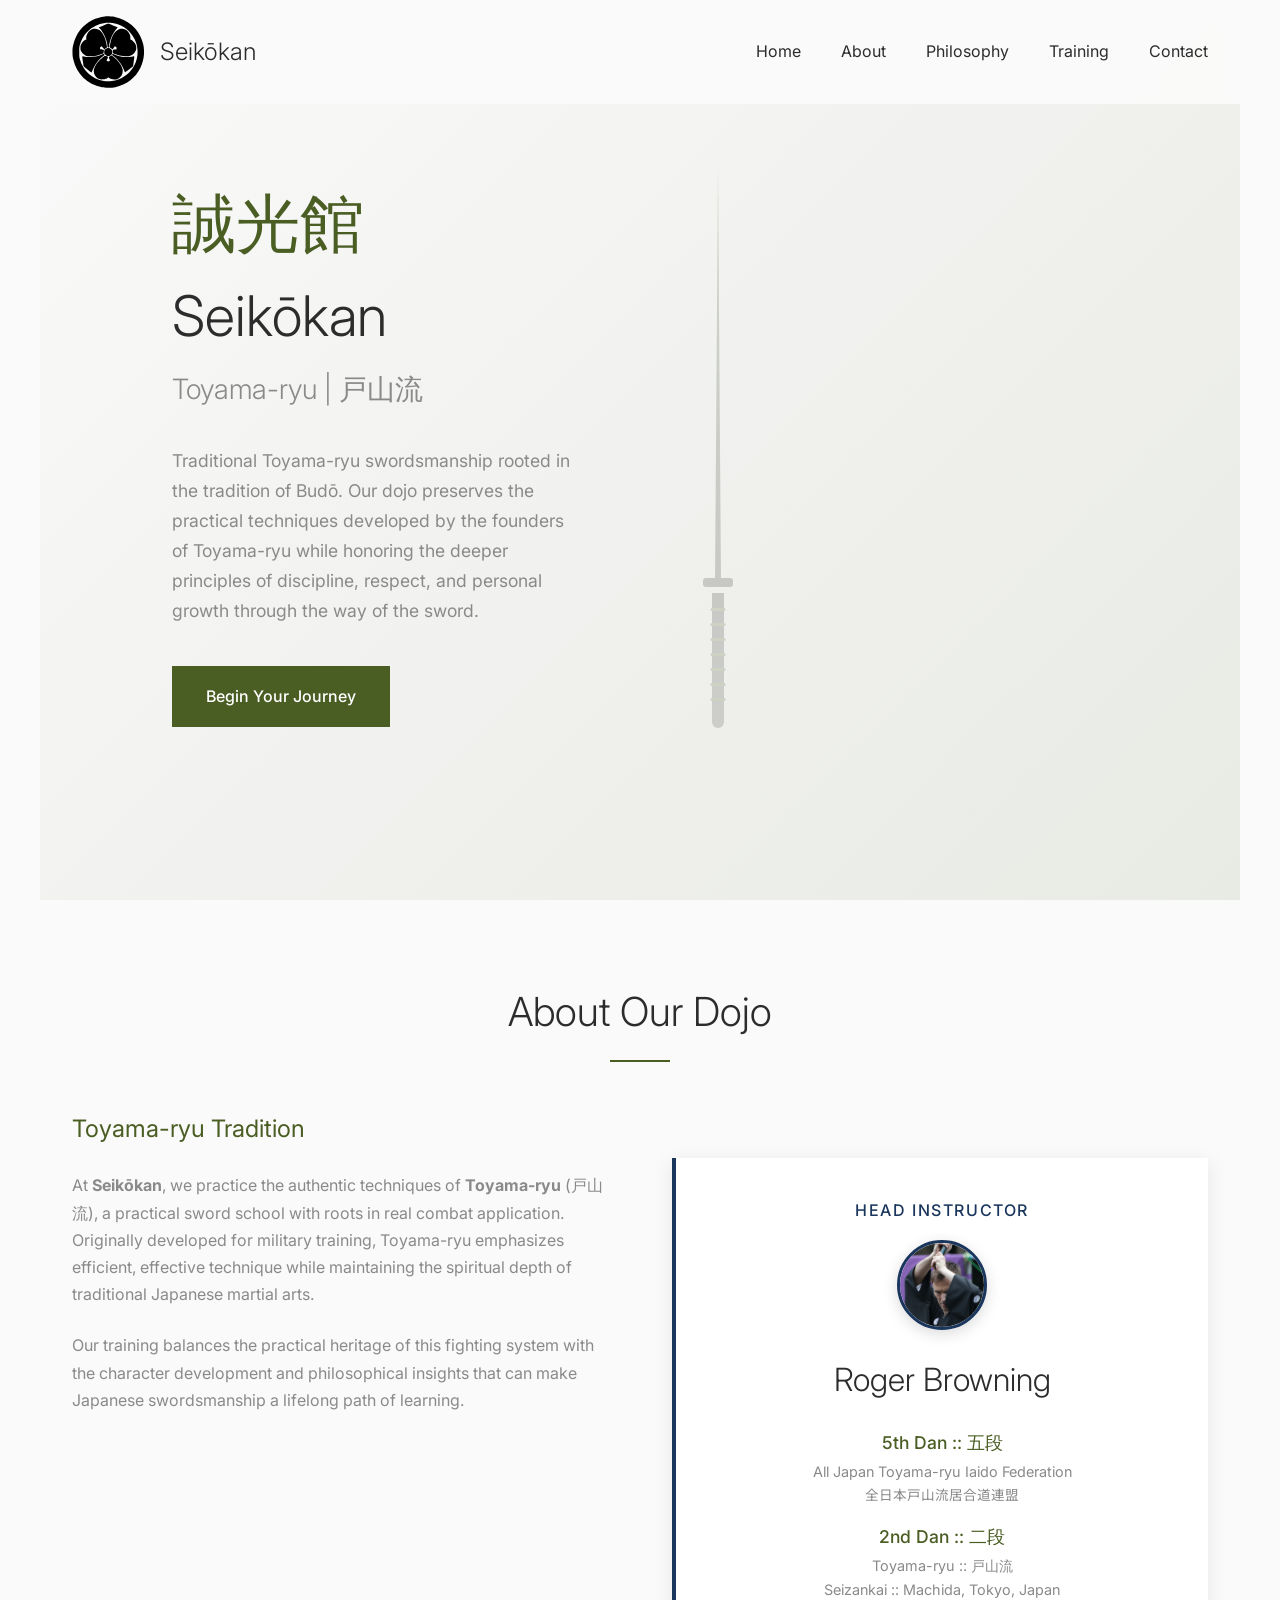
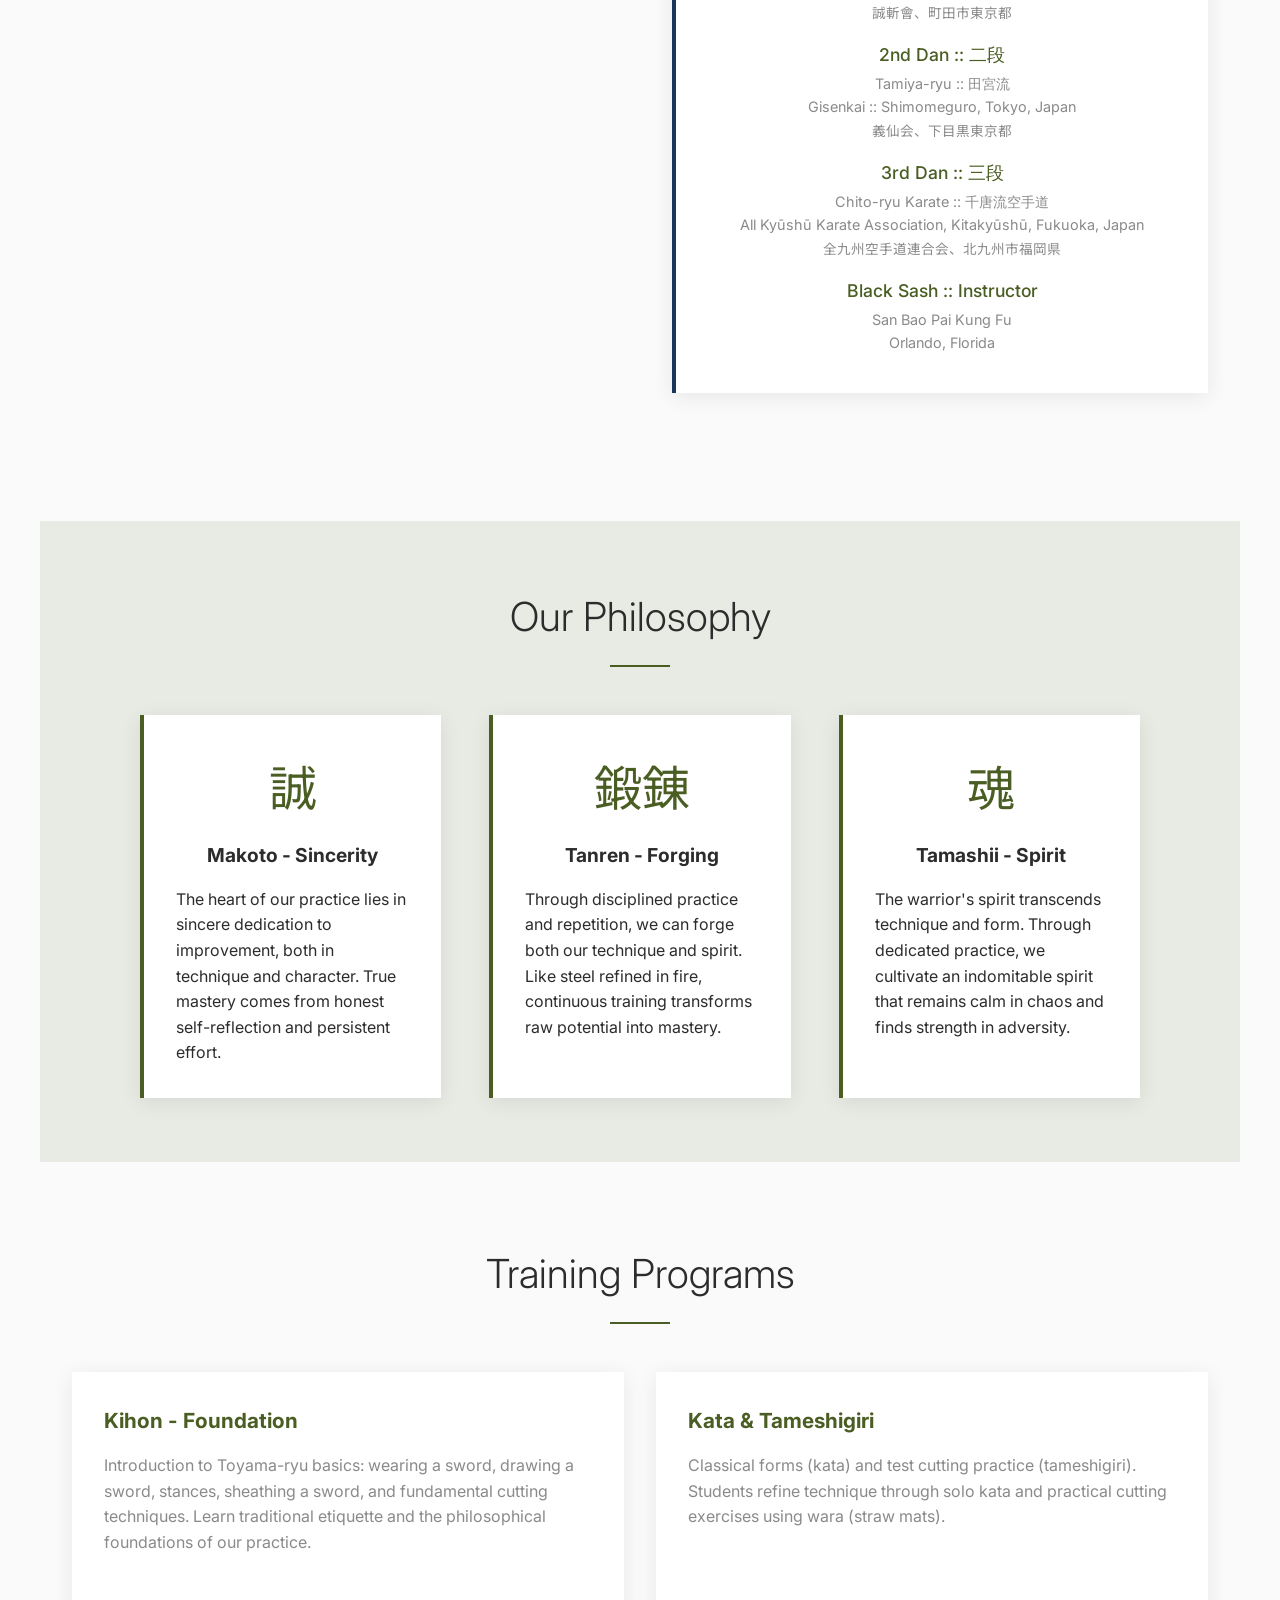
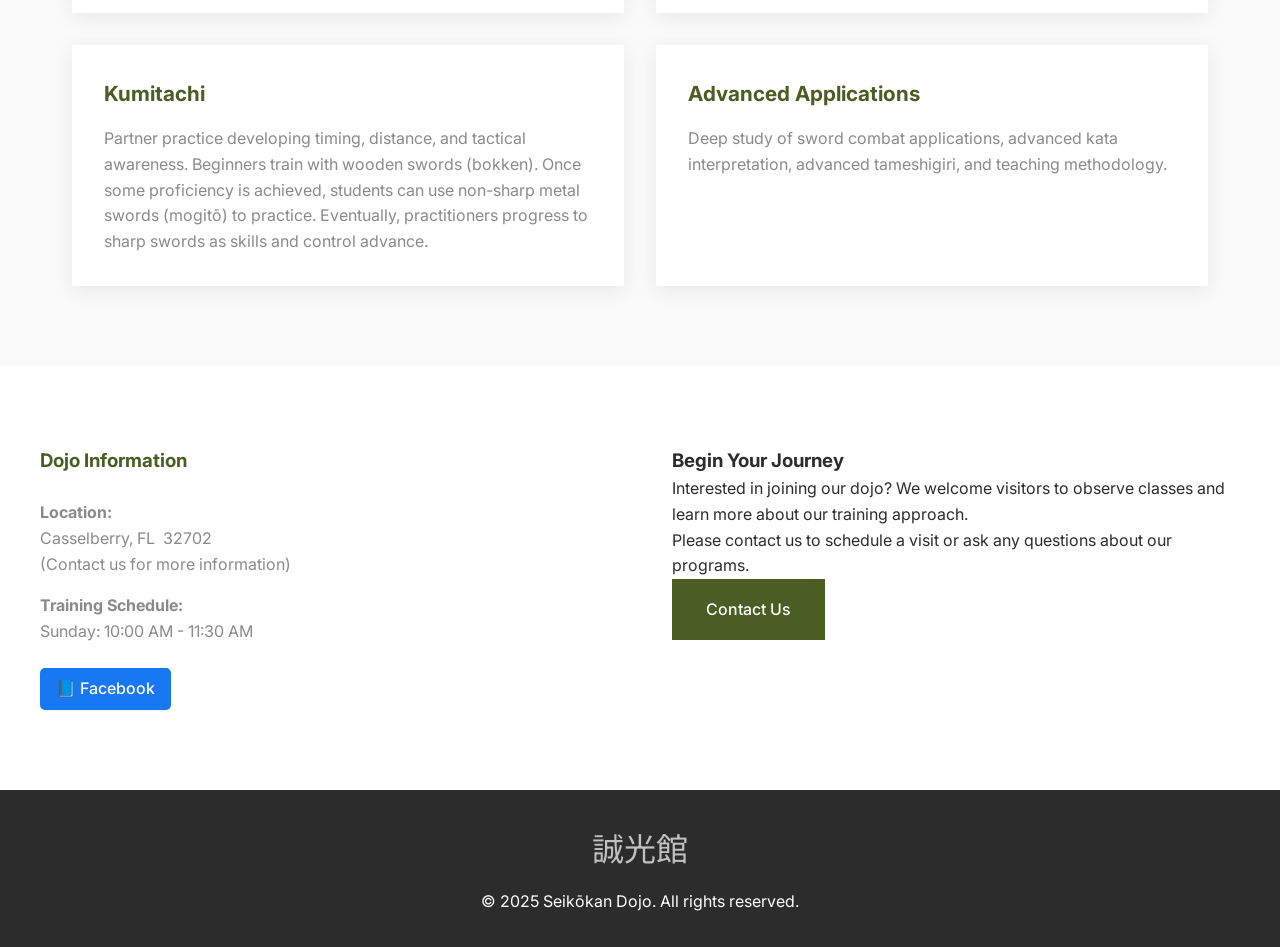
==== commit 78c40ff1: "Corrected the stylesheet link in the HTML markup" ====
--- a/index.html
+++ b/index.html
@@ -108,7 +108,7 @@
         ]
     }
     </script>
-    <link rel="stylesheet" href="style.css">
+    <link rel="stylesheet" href="css/style.css">
 </head>
 <body>
     <header>
--- a/css/style.css
+++ b/css/style.css
@@ -0,0 +1,700 @@
+/* ============================================================
+   Seikōkan Dojo — Main Stylesheet
+   seikokan-toyamaryu.com
+   ============================================================ */
+
+
+/* ------------------------------------------------------------
+   CSS Custom Properties
+   ------------------------------------------------------------ */
+:root {
+    --sumi-black: #2c2c2c;
+    --warm-white: #fafafa;
+    --silver-gray: #8a8a8a;
+    --deep-indigo: #1a365d;
+    --matcha-green: #4a5d23;
+    --light-matcha: #6b7c3a;
+    --matcha-accent: rgba(74, 93, 35, 0.1);
+    --paper-white: #ffffff;
+    --subtle-shadow: rgba(0, 0, 0, 0.08);
+}
+
+
+/* ------------------------------------------------------------
+   Reset & Base
+   ------------------------------------------------------------ */
+* {
+    margin: 0;
+    padding: 0;
+    box-sizing: border-box;
+}
+
+html {
+    scroll-behavior: smooth;
+}
+
+body {
+    font-family: 'Inter', -apple-system, BlinkMacSystemFont, sans-serif;
+    line-height: 1.6;
+    color: var(--sumi-black);
+    background: var(--warm-white);
+}
+
+.japanese-text {
+    font-family: 'Noto Sans JP', sans-serif;
+}
+
+
+/* ------------------------------------------------------------
+   Animations
+   ------------------------------------------------------------ */
+.fade-in {
+    opacity: 0;
+    transform: translateY(30px);
+    animation: fadeIn 0.8s ease forwards;
+}
+
+@keyframes fadeIn {
+    to {
+        opacity: 1;
+        transform: translateY(0);
+    }
+}
+
+@keyframes float {
+    0%, 100% { transform: translateY(0px); }
+    50%       { transform: translateY(-20px); }
+}
+
+
+/* ------------------------------------------------------------
+   Header & Navigation
+   ------------------------------------------------------------ */
+header {
+    position: fixed;
+    top: 0;
+    width: 100%;
+    background: rgba(250, 250, 250, 0.95);
+    backdrop-filter: blur(10px);
+    z-index: 1000;
+    padding: 1rem 0;
+    transition: all 0.3s ease;
+}
+
+nav {
+    max-width: 1200px;
+    margin: 0 auto;
+    display: flex;
+    justify-content: space-between;
+    align-items: center;
+    padding: 0 2rem;
+}
+
+.logo {
+    display: flex;
+    align-items: center;
+    gap: 1rem;
+}
+
+.logo h1 {
+    font-size: 1.5rem;
+    font-weight: 300;
+    color: var(--sumi-black);
+}
+
+.logo .kamon {
+    width: 4.5rem;
+    height: 4.5rem;
+    filter: brightness(0) saturate(100%) invert(0%);
+}
+
+.nav-links {
+    display: flex;
+    list-style: none;
+    gap: 2.5rem;
+}
+
+.nav-links a {
+    text-decoration: none;
+    color: var(--sumi-black);
+    font-weight: 400;
+    transition: color 0.3s ease;
+    position: relative;
+}
+
+.nav-links a:hover {
+    color: var(--matcha-green);
+}
+
+.nav-links a::after {
+    content: '';
+    position: absolute;
+    bottom: -5px;
+    left: 0;
+    width: 0;
+    height: 1px;
+    background: var(--matcha-green);
+    transition: width 0.3s ease;
+}
+
+.nav-links a:hover::after {
+    width: 100%;
+}
+
+
+/* ------------------------------------------------------------
+   Hero Section
+   ------------------------------------------------------------ */
+.hero {
+    min-height: 100vh;
+    display: flex;
+    align-items: center;
+    justify-content: center;
+    position: relative;
+    background: linear-gradient(135deg, var(--warm-white) 0%, var(--matcha-accent) 100%);
+    overflow: hidden;
+}
+
+.hero::before {
+    content: '';
+    position: absolute;
+    top: 0;
+    right: 0;
+    width: 50%;
+    height: 100%;
+    background: url('data:image/svg+xml,<svg xmlns="http://www.w3.org/2000/svg" viewBox="0 0 100 100"><circle cx="50" cy="50" r="1" fill="rgba(74,93,35,0.05)"/></svg>') repeat;
+    background-size: 60px 60px;
+}
+
+/* Kanji calligraphy column */
+.japanese-characters {
+    position: absolute;
+    top: 8%;
+    right: 150px;
+    display: flex;
+    flex-direction: column;
+    align-items: center;
+    gap: 25px;
+    z-index: 3;
+}
+
+.japanese-characters .character {
+    width: 180px;
+    background-size: contain;
+    background-repeat: no-repeat;
+    background-position: center;
+    opacity: 0.9;
+}
+
+/* Heights calculated from intrinsic image dimensions:
+   height = 180px × (image_height / image_width) */
+.japanese-characters .makoto {
+    background-image: url('images/makoto_sei_scan.png');
+    height: 157px; /* 180 × (2393 / 2742) */
+}
+
+.japanese-characters .hikari {
+    background-image: url('images/hikari_ko_scan.png');
+    height: 170px; /* 180 × (2372 / 2510) */
+}
+
+.japanese-characters .kan {
+    background-image: url('images/kan_scan.png');
+    height: 178px; /* 180 × (2540 / 2571) */
+}
+
+.hero-content {
+    max-width: 1000px;
+    margin: 0 auto;
+    padding: 0 2rem;
+    display: grid;
+    grid-template-columns: 1fr 0.8fr;
+    gap: 1rem;
+    align-items: center;
+    position: relative;
+    z-index: 2;
+}
+
+.hero-text h1 {
+    font-size: 3.5rem;
+    font-weight: 300;
+    color: var(--sumi-black);
+    margin-bottom: 1rem;
+    line-height: 1.2;
+}
+
+.hero-text .kanji-large {
+    font-size: 4rem;
+    color: var(--matcha-green);
+    font-weight: 400;
+    display: block;
+    margin-bottom: 0.5rem;
+    font-family: 'Hiragino Mincho ProN', 'Yu Mincho', 'YuMincho', 'Hiragino Mincho Pro', 'MS PMincho', 'serif';
+}
+
+.hero-text .subtitle {
+    font-size: 1.75rem;
+    color: var(--silver-gray);
+    margin-bottom: 2rem;
+    font-weight: 300;
+}
+
+.hero-text p {
+    color: var(--silver-gray);
+    font-size: 1.1rem;
+    margin-bottom: 2.5rem;
+    line-height: 1.7;
+}
+
+.cta-button {
+    display: inline-block;
+    padding: 1rem 2rem;
+    background: var(--matcha-green);
+    color: var(--paper-white);
+    text-decoration: none;
+    font-weight: 500;
+    transition: all 0.3s ease;
+    border: 2px solid var(--matcha-green);
+}
+
+.cta-button:hover {
+    background: transparent;
+    color: var(--matcha-green);
+    transform: translateY(-2px);
+    box-shadow: 0 8px 25px var(--subtle-shadow);
+}
+
+.hero-visual {
+    display: flex;
+    justify-content: flex-start;
+    align-items: flex-start;
+    position: relative;
+    padding-left: 2rem;
+    padding-top: 2rem;
+}
+
+/* Katana silhouette graphic */
+.katana-silhouette {
+    position: relative;
+    width: 480px;
+    height: 600px;
+    opacity: 0.2;
+    animation: float 6s ease-in-out infinite;
+    transform: translateX(-150px);
+}
+
+.katana-blade {
+    position: absolute;
+    width: 6px;
+    height: 420px;
+    background: linear-gradient(180deg, var(--matcha-green), var(--sumi-black));
+    left: 50%;
+    top: 0;
+    transform: translateX(-50%);
+    clip-path: polygon(50% 0%, 0% 100%, 100% 100%);
+    border: none;
+    outline: none;
+}
+
+.katana-guard {
+    position: absolute;
+    width: 30px;
+    height: 9px;
+    background: var(--sumi-black);
+    left: 50%;
+    top: 412px;
+    transform: translateX(-50%);
+    border-radius: 3px;
+}
+
+.katana-handle {
+    position: absolute;
+    width: 12px;
+    height: 135px;
+    background: linear-gradient(180deg, var(--sumi-black), #4a4a4a);
+    left: 50%;
+    top: 427px;
+    transform: translateX(-50%);
+    border-radius: 0 0 6px 6px;
+}
+
+.katana-wrap {
+    position: absolute;
+    width: 15px;
+    height: 3px;
+    background: var(--matcha-green);
+    left: 50%;
+    transform: translateX(-50%);
+    border-radius: 1.5px;
+}
+
+.katana-wrap:nth-of-type(2) { top: 295px; }
+.katana-wrap:nth-of-type(3) { top: 305px; }
+.katana-wrap:nth-of-type(4) { top: 315px; }
+.katana-wrap:nth-of-type(5) { top: 325px; }
+.katana-wrap:nth-of-type(6) { top: 335px; }
+.katana-wrap:nth-of-type(7) { top: 345px; }
+.katana-wrap:nth-of-type(8) { top: 355px; }
+
+
+/* ------------------------------------------------------------
+   Sections (shared)
+   ------------------------------------------------------------ */
+section {
+    padding: 5rem 0;
+    max-width: 1200px;
+    margin: 0 auto;
+    padding-left: 2rem;
+    padding-right: 2rem;
+}
+
+.section-title {
+    font-size: 2.5rem;
+    font-weight: 300;
+    text-align: center;
+    margin-bottom: 3rem;
+    color: var(--sumi-black);
+    position: relative;
+}
+
+.section-title::after {
+    content: '';
+    display: block;
+    width: 60px;
+    height: 2px;
+    background: var(--matcha-green);
+    margin: 1rem auto;
+}
+
+
+/* ------------------------------------------------------------
+   About Section
+   ------------------------------------------------------------ */
+.about-content {
+    display: grid;
+    grid-template-columns: 1fr 1fr;
+    gap: 4rem;
+    align-items: flex-start;
+}
+
+.philosophy-cards {
+    display: flex;
+    flex-direction: column;
+    gap: 2rem;
+}
+
+.about-text h3 {
+    font-size: 1.5rem;
+    margin-bottom: 1.5rem;
+    color: var(--matcha-green);
+    font-weight: 400;
+}
+
+.about-text p {
+    margin-bottom: 1.5rem;
+    color: var(--silver-gray);
+    line-height: 1.7;
+}
+
+.philosophy-card {
+    background: var(--paper-white);
+    padding: 2rem;
+    box-shadow: 0 4px 20px var(--subtle-shadow);
+    border-left: 4px solid var(--matcha-green);
+}
+
+.philosophy-card .kanji {
+    font-size: 3rem;
+    color: var(--matcha-green);
+    display: block;
+    text-align: center;
+    margin-bottom: 1rem;
+}
+
+.philosophy-card h4 {
+    text-align: center;
+    font-size: 1.2rem;
+    margin-bottom: 1rem;
+    color: var(--sumi-black);
+}
+
+
+/* ------------------------------------------------------------
+   Head Instructor Card
+   ------------------------------------------------------------ */
+.instructor-card {
+    background: var(--paper-white);
+    padding: 2.5rem;
+    box-shadow: 0 4px 20px var(--subtle-shadow);
+    border-left: 4px solid var(--deep-indigo);
+    margin: 3rem 0;
+    text-align: center;
+}
+
+.instructor-card .title {
+    font-size: 1rem;
+    color: var(--deep-indigo);
+    font-weight: 500;
+    text-transform: uppercase;
+    letter-spacing: 0.1em;
+    margin-bottom: 0.5rem;
+}
+
+.instructor-card .photo {
+    width: 90px;
+    height: 90px;
+    border-radius: 50%;
+    margin: 1rem auto 1.5rem;
+    border: 3px solid var(--deep-indigo);
+    box-shadow: 0 4px 15px rgba(0, 0, 0, 0.15);
+    object-fit: cover;
+    display: block;
+}
+
+.instructor-card .name {
+    font-size: 2rem;
+    color: var(--sumi-black);
+    font-weight: 300;
+    margin-bottom: 1.5rem;
+}
+
+.instructor-card .credentials {
+    text-align: center;
+}
+
+.instructor-card .credential {
+    margin-bottom: 1.2rem;
+}
+
+.instructor-card .credential:last-child {
+    margin-bottom: 0;
+}
+
+.instructor-card .rank {
+    font-size: 1.1rem;
+    color: var(--matcha-green);
+    font-weight: 500;
+    margin-bottom: 0.3rem;
+}
+
+.instructor-card .federation {
+    font-size: 0.9rem;
+    color: var(--silver-gray);
+    font-weight: 400;
+    line-height: 1.4;
+}
+
+.instructor-card .federation .school {
+    display: block;
+    margin-bottom: 0.2rem;
+}
+
+.instructor-card .federation .japanese-text {
+    display: block;
+    margin-top: 0.2rem;
+    font-size: 0.85rem;
+}
+
+
+/* ------------------------------------------------------------
+   Philosophy Section
+   ------------------------------------------------------------ */
+.philosophy {
+    padding: 4rem 2rem;
+    background: var(--matcha-accent);
+}
+
+.philosophy-content {
+    max-width: 1000px;
+    margin: 0 auto;
+}
+
+.philosophy .philosophy-cards {
+    display: grid;
+    grid-template-columns: repeat(3, 1fr);
+    gap: 3rem;
+    margin-top: 3rem;
+    max-width: 1200px;
+    margin-left: auto;
+    margin-right: auto;
+}
+
+@media (max-width: 1200px) {
+    .philosophy .philosophy-cards {
+        grid-template-columns: repeat(auto-fit, minmax(350px, 1fr));
+    }
+}
+
+
+/* ------------------------------------------------------------
+   Classes Grid
+   ------------------------------------------------------------ */
+.classes-grid {
+    display: grid;
+    grid-template-columns: repeat(2, 1fr);
+    grid-template-rows: repeat(2, 1fr);
+    gap: 2rem;
+    margin-top: 2rem;
+}
+
+.class-card {
+    background: var(--paper-white);
+    padding: 2rem;
+    box-shadow: 0 4px 20px var(--subtle-shadow);
+    transition: transform 0.3s ease, box-shadow 0.3s ease;
+}
+
+.class-card:hover {
+    transform: translateY(-5px);
+    box-shadow: 0 8px 30px var(--subtle-shadow);
+}
+
+.class-card h3 {
+    font-size: 1.3rem;
+    margin-bottom: 1rem;
+    color: var(--matcha-green);
+}
+
+.class-card p {
+    color: var(--silver-gray);
+    line-height: 1.6;
+}
+
+
+/* ------------------------------------------------------------
+   Contact Section
+   ------------------------------------------------------------ */
+.contact {
+    background: var(--paper-white);
+    padding: 5rem 2rem;
+}
+
+.contact-content {
+    max-width: 1200px;
+    margin: 0 auto;
+    display: grid;
+    grid-template-columns: 1fr 1fr;
+    gap: 4rem;
+}
+
+.contact-info h3 {
+    color: var(--matcha-green);
+    margin-bottom: 1.5rem;
+}
+
+.contact-info p {
+    margin-bottom: 1rem;
+    color: var(--silver-gray);
+}
+
+.social-links {
+    margin-top: 1.5rem;
+}
+
+.social-link {
+    display: inline-block;
+    padding: 0.5rem 1rem;
+    background: #1877f2;
+    color: var(--paper-white);
+    text-decoration: none;
+    border-radius: 5px;
+    font-weight: 500;
+    transition: all 0.3s ease;
+    margin-right: 1rem;
+}
+
+.social-link:hover {
+    background: #166fe5;
+    transform: translateY(-2px);
+    box-shadow: 0 4px 15px rgba(24, 119, 242, 0.3);
+}
+
+.social-link:visited {
+    color: var(--paper-white);
+}
+
+
+/* ------------------------------------------------------------
+   Footer
+   ------------------------------------------------------------ */
+footer {
+    background: var(--sumi-black);
+    color: var(--paper-white);
+    text-align: center;
+    padding: 2rem 0;
+}
+
+footer .kanji {
+    font-size: 2rem;
+    margin-bottom: 1rem;
+    opacity: 0.7;
+}
+
+
+/* ------------------------------------------------------------
+   Responsive — Tablet (max 768px)
+   ------------------------------------------------------------ */
+@media (max-width: 768px) {
+    .nav-links         { display: none; }
+    .japanese-characters { display: none; }
+    .katana-silhouette { display: none; }
+    .hero::before      { display: none; }
+    .hero-visual       { display: none; }
+
+    .hero-content {
+        grid-template-columns: 1fr;
+        text-align: center;
+        padding: 0 1rem;
+    }
+
+    .hero-text h1       { font-size: 2.5rem; }
+    .hero-text .kanji-large { font-size: 3rem; }
+    .hero-text .subtitle { font-size: 1.4rem; }
+    .hero-text p        { font-size: 1rem; margin-bottom: 2rem; }
+
+    .about-content,
+    .contact-content    { grid-template-columns: 1fr; }
+
+    .classes-grid       { grid-template-columns: 1fr; }
+
+    .philosophy .philosophy-cards {
+        grid-template-columns: 1fr;
+        gap: 2rem;
+    }
+
+    section {
+        padding: 3rem 0;
+        padding-left: 1rem;
+        padding-right: 1rem;
+    }
+
+    .philosophy  { padding: 3rem 1rem; }
+    .contact     { padding: 3rem 1rem; }
+
+    .section-title  { font-size: 2rem; margin-bottom: 2rem; }
+
+    .instructor-card {
+        margin: 2rem 0;
+        padding: 2rem;
+    }
+
+    .instructor-card .credentials { text-align: center; }
+}
+
+
+/* ------------------------------------------------------------
+   Responsive — Mobile (max 480px)
+   ------------------------------------------------------------ */
+@media (max-width: 480px) {
+    .hero-text h1           { font-size: 2rem; }
+    .hero-text .kanji-large { font-size: 2.5rem; }
+    .hero-text .subtitle    { font-size: 1.2rem; }
+    .section-title          { font-size: 1.8rem; }
+    .instructor-card .name  { font-size: 1.6rem; }
+    .philosophy-card .kanji { font-size: 2.5rem; }
+
+    .cta-button {
+        padding: 0.8rem 1.5rem;
+        font-size: 0.9rem;
+    }
+}
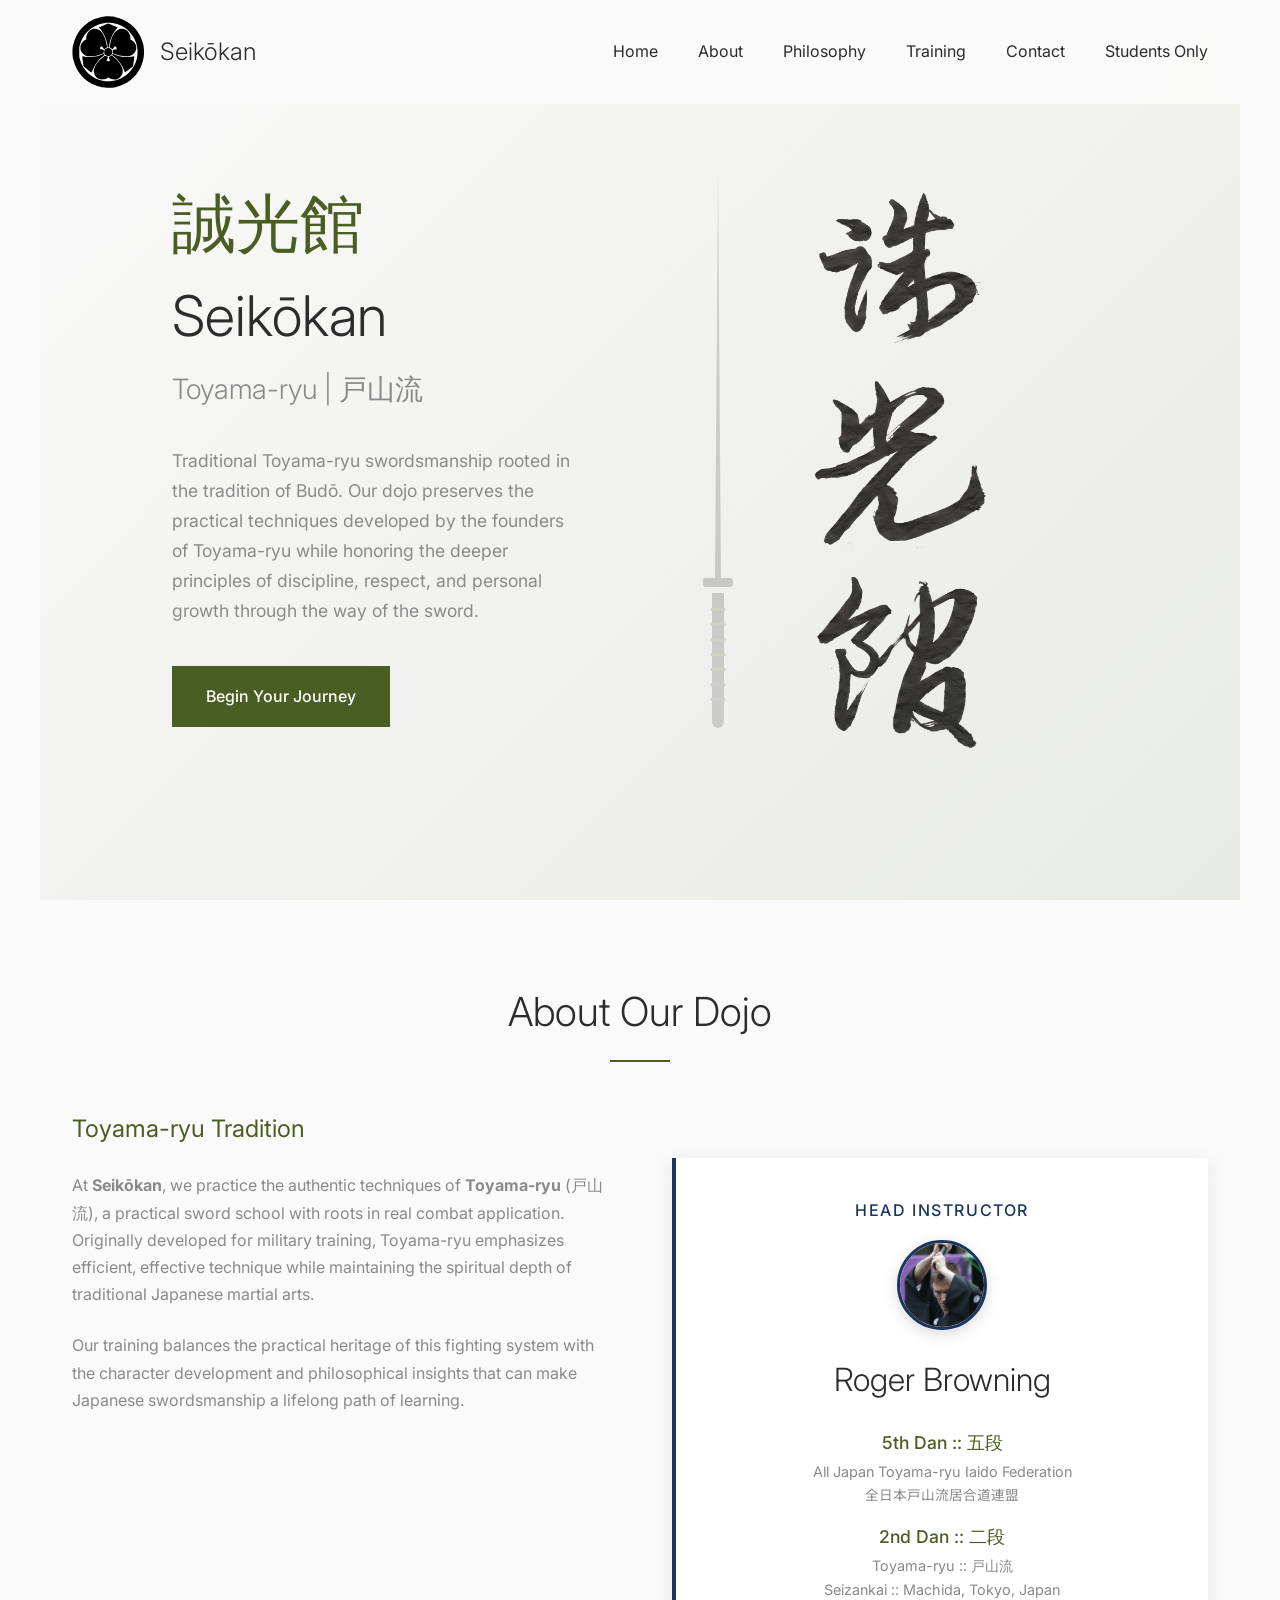
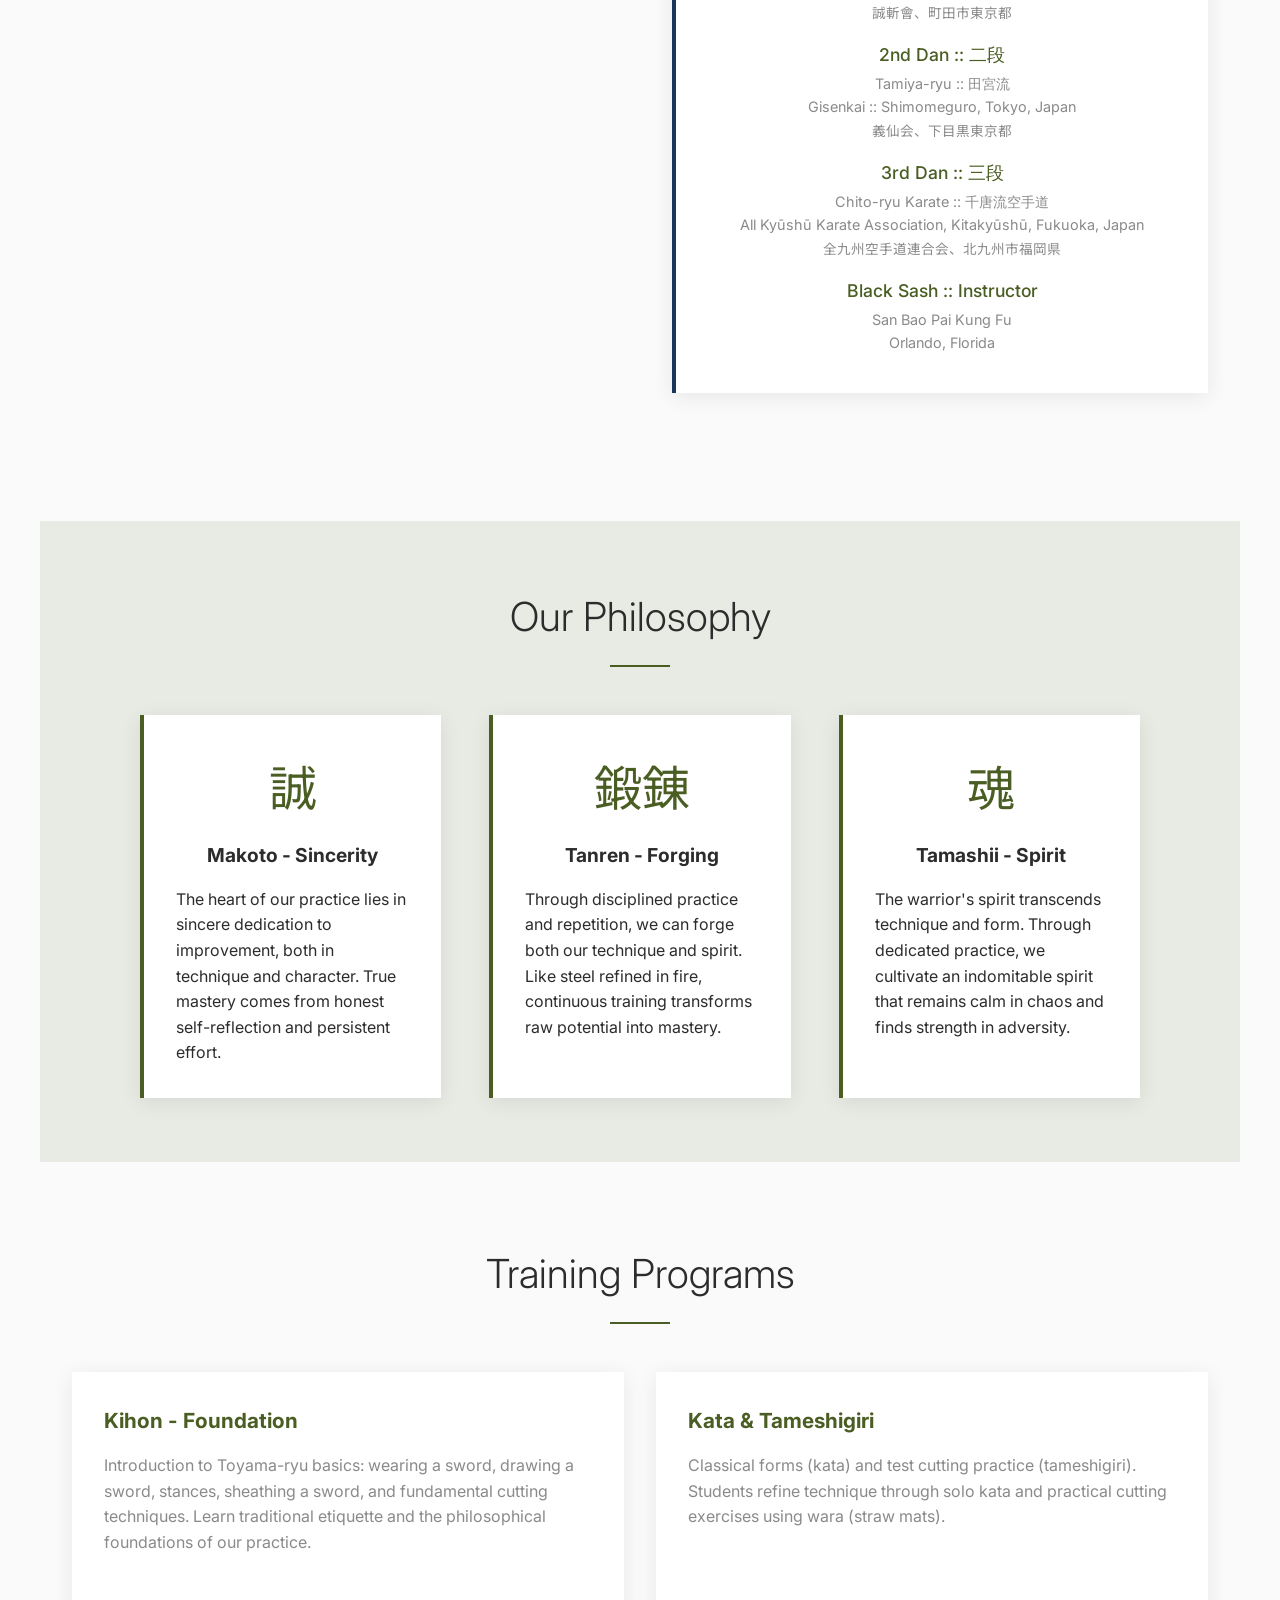
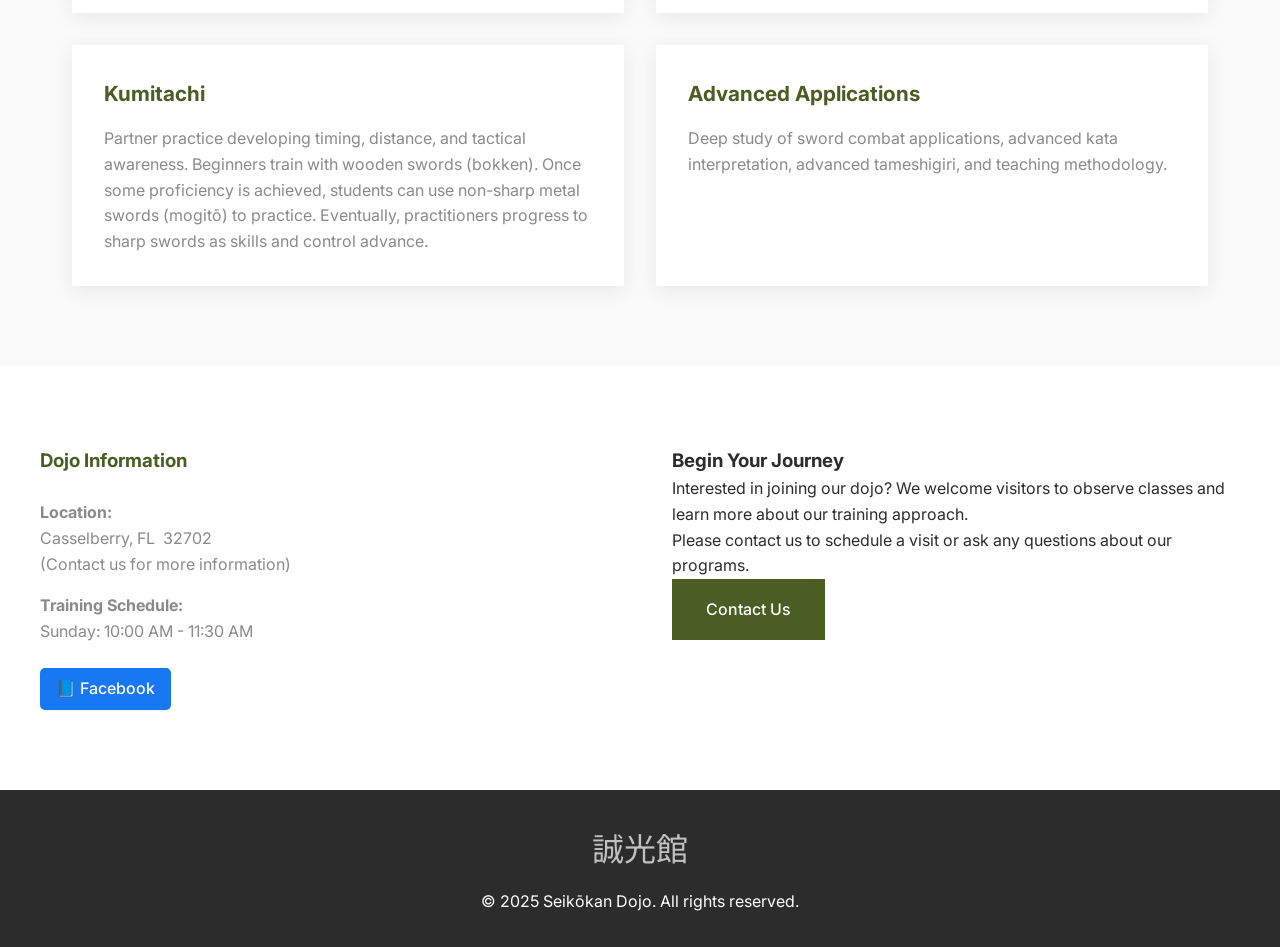
==== commit cb142eeb: "Added the Students Only navigation HTML" ====
--- a/index.html
+++ b/index.html
@@ -123,6 +123,7 @@
                 <li><a href="#philosophy">Philosophy</a></li>
                 <li><a href="#classes">Training</a></li>
                 <li><a href="#contact">Contact</a></li>
+                <li><a href="notes.html">Students Only</a></li>
             </ul>
         </nav>
     </header>
--- a/css/style.css
+++ b/css/style.css
@@ -189,17 +189,17 @@
 /* Heights calculated from intrinsic image dimensions:
    height = 180px × (image_height / image_width) */
 .japanese-characters .makoto {
-    background-image: url('images/makoto_sei_scan.png');
-    height: 157px; /* 180 × (2393 / 2742) */
+    background-image: url('../images/makoto_sei_scan.png');
+    height: 168px; /* 180 × (2393 / 2742) */
 }
 
 .japanese-characters .hikari {
-    background-image: url('images/hikari_ko_scan.png');
+    background-image: url('../images/hikari_ko_scan.png');
     height: 170px; /* 180 × (2372 / 2510) */
 }
 
 .japanese-characters .kan {
-    background-image: url('images/kan_scan.png');
+    background-image: url('../images/kan_scan.png');
     height: 178px; /* 180 × (2540 / 2571) */
 }
 
